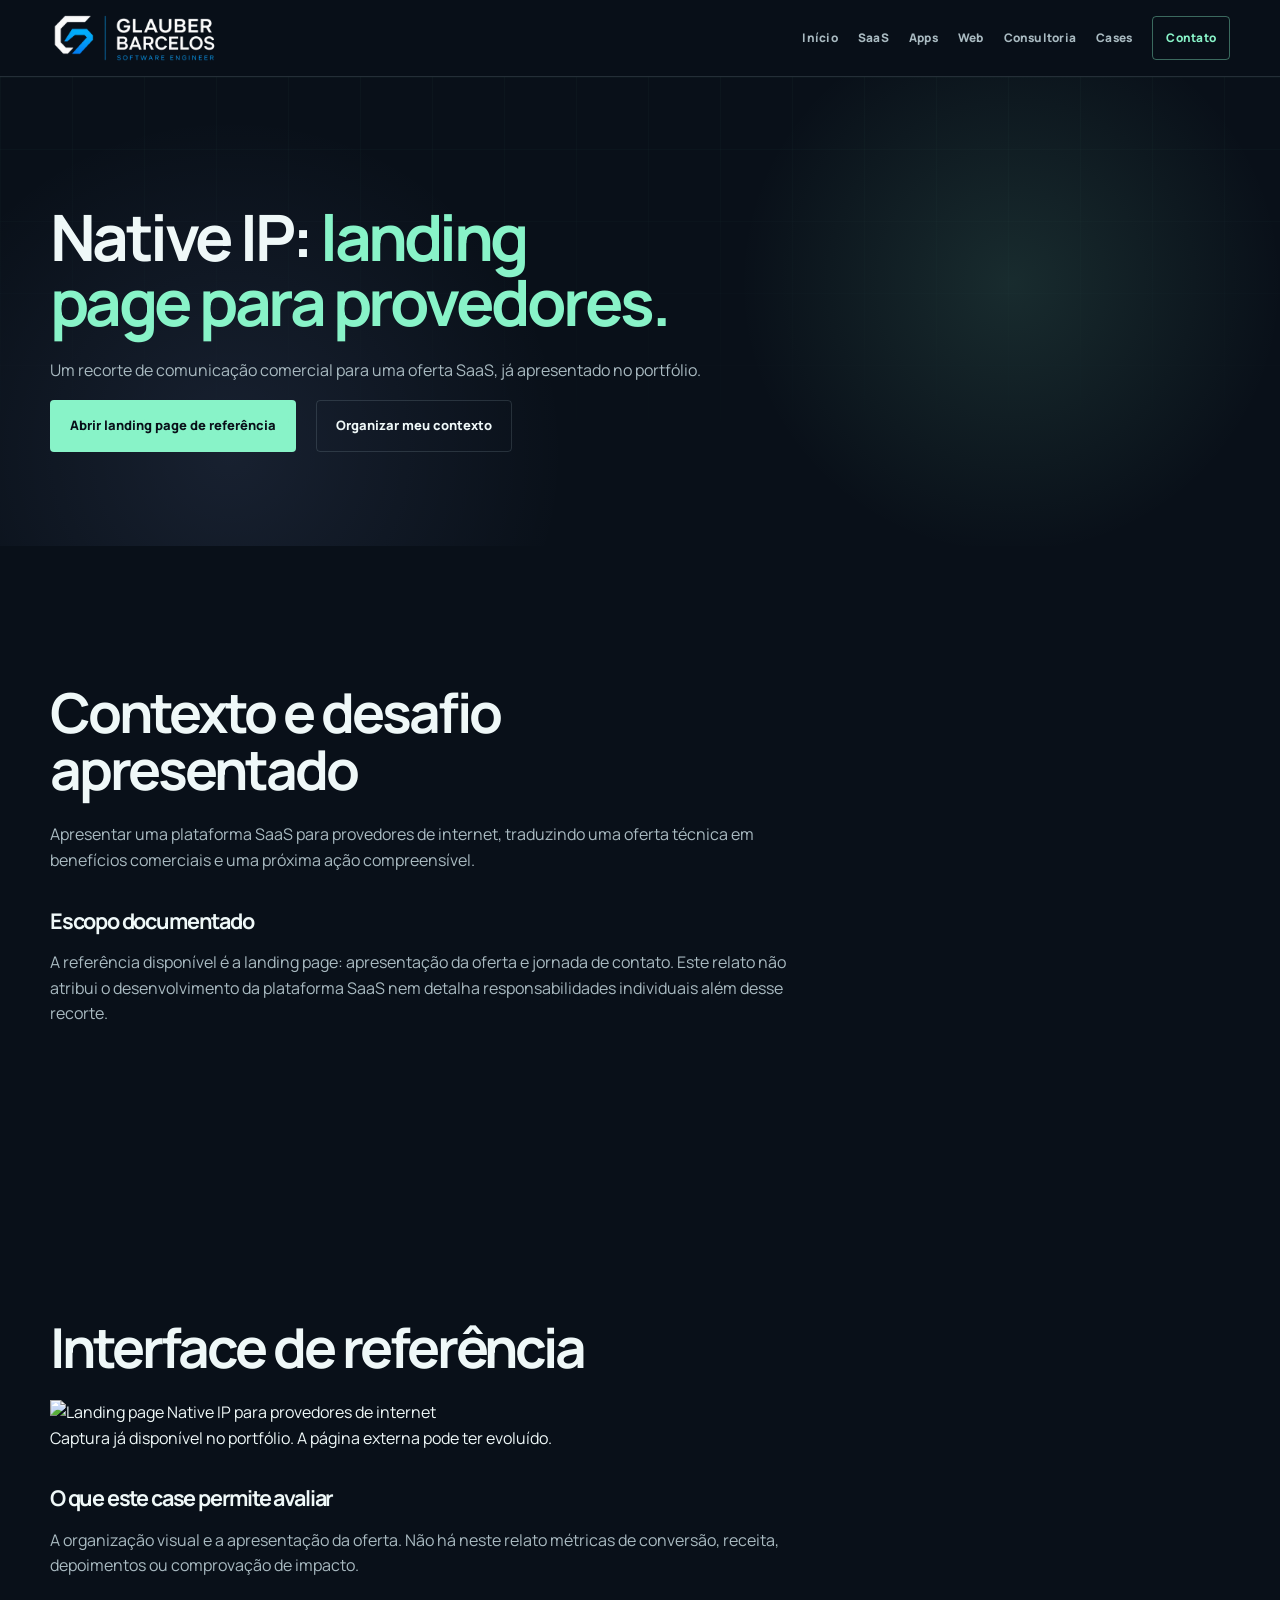
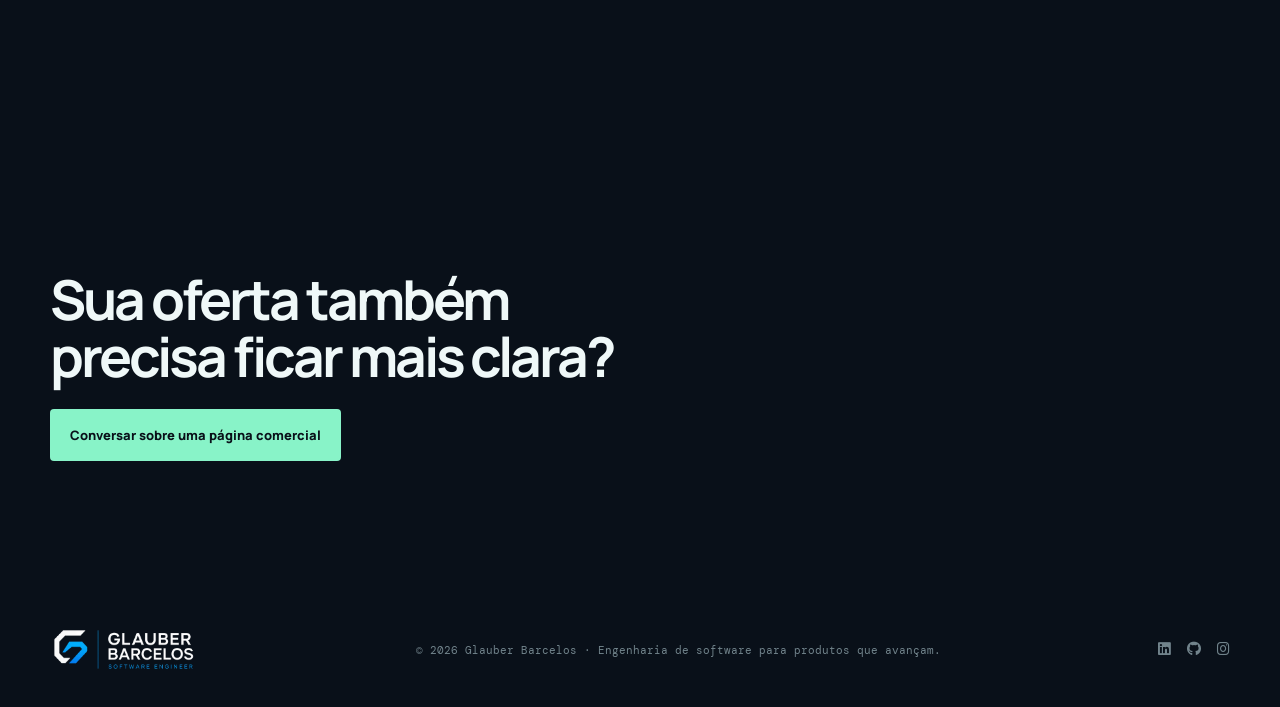
==== case-native-ip.html @ 52652bd5 "Melhora conversao B2B e jornada comercial" ====
<!DOCTYPE html>
<html lang="pt-BR">
<head>
    <meta charset="UTF-8">
    <meta name="viewport" content="width=device-width, initial-scale=1.0">
    <meta name="color-scheme" content="dark">
    <title>Case Native IP: landing page para provedores | Glauber Barcelos</title>
    <meta name="description" content="Contexto, escopo e interface da landing page Native IP para provedores de internet. Referência de comunicação comercial de uma oferta SaaS.">
    <meta name="author" content="Glauber Barcelos">
    <meta name="robots" content="index, follow, max-image-preview:large">
    <meta name="theme-color" content="#091019">
    <link rel="canonical" href="https://glauberbarcelos.com.br/case-native-ip.html">
    <meta property="og:site_name" content="Glauber Barcelos">
    <meta property="og:title" content="Case Native IP: landing page para provedores | Glauber Barcelos">
    <meta property="og:description" content="Contexto, escopo e interface da landing page Native IP para provedores de internet. Referência de comunicação comercial de uma oferta SaaS.">
    <meta property="og:type" content="website">
    <meta property="og:url" content="https://glauberbarcelos.com.br/case-native-ip.html">
    <meta property="og:image" content="https://glauberbarcelos.com.br/img/social/glauber-social-1200x630.png">
    <meta property="og:image:type" content="image/png">
    <meta property="og:image:width" content="1200">
    <meta property="og:image:height" content="630">
    <meta property="og:locale" content="pt_BR">
    <meta name="twitter:card" content="summary_large_image">
    <meta name="twitter:title" content="Case Native IP: landing page para provedores | Glauber Barcelos">
    <meta name="twitter:description" content="Contexto, escopo e interface da landing page Native IP para provedores de internet. Referência de comunicação comercial de uma oferta SaaS.">
    <meta name="twitter:image" content="https://glauberbarcelos.com.br/img/social/glauber-social-1200x630.png">
    <script type="application/ld+json">{"@context": "https://schema.org", "@graph": [{"@type": "WebPage", "@id": "https://glauberbarcelos.com.br/case-native-ip.html#main", "url": "https://glauberbarcelos.com.br/case-native-ip.html", "name": "Case Native IP: landing page para provedores | Glauber Barcelos", "description": "Contexto, escopo e interface da landing page Native IP para provedores de internet. Referência de comunicação comercial de uma oferta SaaS.", "inLanguage": "pt-BR", "about": {"@type": "CreativeWork", "name": "Landing page Native IP"}}, {"@type": "BreadcrumbList", "itemListElement": [{"@type": "ListItem", "position": 1, "name": "Início", "item": "https://glauberbarcelos.com.br/"}, {"@type": "ListItem", "position": 2, "name": "Case Native IP: landing page para provedores", "item": "https://glauberbarcelos.com.br/case-native-ip.html"}]}]}</script>
    <link rel="icon" type="image/x-icon" href="favicon.ico">
    <link rel="preconnect" href="https://fonts.googleapis.com" crossorigin>
    <link rel="preconnect" href="https://fonts.gstatic.com" crossorigin>
    <link href="https://fonts.googleapis.com/css2?family=DM+Mono:wght@400;500&family=Manrope:wght@400;500;600;700;800&display=swap" rel="stylesheet">
    <link rel="stylesheet" href="https://cdnjs.cloudflare.com/ajax/libs/font-awesome/6.0.0/css/all.min.css">
    <style>
        :root { --ink:#091019; --soft:#0e1722; --surface:#111d2a; --line:rgba(206,230,238,.14); --text:#eff8f8; --muted:#a9bac1; --dim:#71838b; --mint:#88f3c8; --blue:#9ab5ff; --violet:#c2a2ff; --shell:min(1180px, calc(100% - 64px)); --mono:'DM Mono',ui-monospace,monospace; --sans:'Manrope',system-ui,sans-serif; --ease:cubic-bezier(.22,1,.36,1); }
        * { box-sizing:border-box; } html { color-scheme:dark; scroll-behavior:smooth; } body { margin:0; color:var(--text); background:var(--ink); font-family:var(--sans); line-height:1.6; -webkit-font-smoothing:antialiased; -webkit-tap-highlight-color:transparent; touch-action:manipulation; } a { color:inherit; text-decoration:none; } button { font:inherit; } .shell { width:var(--shell); margin-inline:auto; } .skip-link { position:fixed; top:12px; left:50%; z-index:30; padding:10px 14px; color:var(--ink); background:var(--mint); border-radius:4px; font-size:.78rem; font-weight:800; transform:translate(-50%,-170%); transition:transform .2s var(--ease); } .skip-link:focus { transform:translate(-50%,0); } :focus-visible { outline:2px solid var(--mint); outline-offset:4px; } section[id] { scroll-margin-top:100px; }
        .service-nav { position:sticky; top:0; z-index:10; border-bottom:1px solid var(--line); background:rgba(9,16,25,.9); backdrop-filter:blur(18px); } .nav-inner { min-height:76px; display:flex; align-items:center; justify-content:space-between; gap:24px; } .brand { display:inline-flex; align-items:center; } .brand img { display:block; width:170px; height:auto; } .nav-links { display:flex; align-items:center; gap:26px; } .nav-links a { color:var(--muted); font-size:.74rem; font-weight:800; letter-spacing:.02em; transition:color .2s ease; } .nav-links a:hover { color:var(--mint); } .nav-links .nav-cta { padding:9px 13px; border:1px solid rgba(136,243,200,.4); color:var(--mint); border-radius:4px; }
        .hero { position:relative; overflow:hidden; padding:clamp(74px,10vw,132px) 0 94px; background:radial-gradient(circle at 79% 44%,rgba(136,243,200,.12),transparent 26%),radial-gradient(circle at 18% 80%,rgba(154,181,255,.1),transparent 30%),var(--ink); } .hero::before { content:''; position:absolute; inset:0; opacity:.15; background-image:linear-gradient(rgba(136,243,200,.18) 1px,transparent 1px),linear-gradient(90deg,rgba(136,243,200,.18) 1px,transparent 1px); background-size:72px 72px; mask-image:linear-gradient(to bottom,black,transparent 86%); } .hero-layout { position:relative; display:grid; grid-template-columns:minmax(0,1fr) minmax(370px,.78fr); align-items:center; gap:clamp(42px,8vw,108px); } .eyebrow { display:flex; align-items:center; gap:10px; margin:0 0 24px; color:var(--mint); font:500 .67rem/1.4 var(--mono); letter-spacing:.14em; } .eyebrow::before { content:''; width:7px; height:7px; border-radius:50%; background:var(--mint); box-shadow:0 0 0 5px rgba(136,243,200,.12); } h1,h2,h3,p { margin-top:0; } h1,h2,h3 { text-wrap:balance; letter-spacing:-.055em; } h1 { max-width:690px; margin-bottom:24px; font-size:clamp(2.65rem,5vw,5rem); line-height:1.01; } h1 em { color:var(--mint); font-style:normal; } .hero-copy > p:not(.eyebrow) { max-width:610px; margin-bottom:31px; color:var(--muted); font-size:clamp(1rem,1.5vw,1.15rem); } .actions { display:flex; align-items:center; flex-wrap:wrap; gap:20px; } .button { display:inline-flex; align-items:center; justify-content:center; gap:10px; min-height:52px; padding:13px 19px; border:1px solid transparent; border-radius:4px; font-size:.81rem; font-weight:800; transition:transform .22s var(--ease),background-color .22s ease,border-color .22s ease,color .22s ease; } .button:hover { transform:translateY(-2px); } .button-primary { color:var(--ink); background:var(--mint); } .button-primary:hover { background:#b4fce2; } .button-secondary { border-color:var(--line); color:var(--text); } .button-secondary:hover { border-color:var(--mint); color:var(--mint); }
        .console { position:relative; overflow:hidden; border:1px solid rgba(206,230,238,.22); border-radius:10px; background:rgba(17,29,42,.88); box-shadow:0 34px 78px rgba(0,0,0,.34),0 0 80px rgba(136,243,200,.07); transform:perspective(1400px) rotateY(-4deg); } .console-top { display:flex; align-items:center; justify-content:space-between; padding:14px 17px; border-bottom:1px solid var(--line); color:var(--dim); font:400 .62rem/1 var(--mono); } .dots { display:flex; gap:5px; } .dots i { width:7px; height:7px; border-radius:50%; background:#63727c; } .dots i:first-child { background:#ff8c60; }.dots i:nth-child(2) { background:#f4cc65; }.dots i:last-child { background:var(--mint); } .console-body { padding:25px; } .console-title { display:flex; align-items:center; justify-content:space-between; gap:12px; margin-bottom:28px; color:var(--text); font-size:1.08rem; font-weight:800; } .console-title span { color:var(--mint); font:500 .62rem/1 var(--mono); letter-spacing:.08em; } .build-row { display:grid; grid-template-columns:28px 1fr auto; align-items:center; gap:11px; padding:13px 0; border-top:1px solid var(--line); } .build-row > i { display:grid; place-items:center; width:26px; height:26px; border-radius:6px; color:var(--ink); background:var(--mint); font-size:.66rem; } .build-row:nth-of-type(3) > i { background:var(--blue); }.build-row:nth-of-type(4) > i { background:var(--violet); }.build-row strong { display:block; font-size:.8rem; }.build-row small { display:block; margin-top:2px; color:var(--dim); font:.59rem/1.4 var(--mono); }.build-row > span { color:var(--mint); font:500 .58rem/1 var(--mono); } .console-footer { display:flex; align-items:center; gap:9px; padding:15px 25px; border-top:1px solid var(--line); color:var(--muted); font:.66rem/1.4 var(--mono); background:rgba(4,10,16,.27); } .console-footer i { color:var(--mint); }
        .section { padding:clamp(78px,11vw,138px) 0; } .section--soft { border-block:1px solid var(--line); background:var(--soft); } .section-head { display:grid; grid-template-columns:minmax(0,1fr) minmax(260px,.52fr); gap:40px; align-items:end; margin-bottom:48px; } .index { margin-bottom:17px; color:var(--mint); font:500 .69rem/1 var(--mono); }.index span { color:var(--dim); } h2 { max-width:720px; margin-bottom:0; font-size:clamp(2.25rem,4.3vw,4.15rem); line-height:1.04; }.section-head > p { max-width:430px; margin:0; color:var(--muted); font-size:.95rem; } .grid { display:grid; grid-template-columns:repeat(4,minmax(0,1fr)); border-top:1px solid var(--line); border-left:1px solid var(--line); } .card { min-height:242px; padding:25px; border-right:1px solid var(--line); border-bottom:1px solid var(--line); background:rgba(17,29,42,.38); transition:background-color .22s ease; }.card:hover { background:rgba(136,243,200,.06); }.card > i { display:grid; place-items:center; width:38px; height:38px; margin-bottom:42px; border:1px solid var(--line); border-radius:7px; color:var(--mint); font-size:.85rem; }.card h3 { margin-bottom:10px; font-size:1rem; }.card p { margin:0; color:var(--muted); font-size:.82rem; line-height:1.65; }
        .focus-grid { display:grid; grid-template-columns:repeat(3,minmax(0,1fr)); gap:16px; }.focus-card { padding:28px; border:1px solid var(--line); background:linear-gradient(145deg,rgba(136,243,200,.07),transparent 40%),var(--surface); }.focus-number { display:block; margin-bottom:43px; color:var(--mint); font:500 .65rem/1 var(--mono); }.focus-card h3 { margin-bottom:12px; font-size:1.22rem; }.focus-card p { margin:0; color:var(--muted); font-size:.86rem; }
        .process { display:grid; grid-template-columns:1.1fr .9fr; gap:clamp(38px,8vw,100px); align-items:start; }.process-copy p { max-width:580px; margin-top:22px; color:var(--muted); }.steps { display:grid; border-top:1px solid var(--line); }.step { display:grid; grid-template-columns:48px 1fr; gap:18px; padding:19px 0; border-bottom:1px solid var(--line); }.step > span { color:var(--mint); font:500 .67rem/1.6 var(--mono); }.step strong { display:block; margin-bottom:4px; font-size:.94rem; }.step p { margin:0; color:var(--muted); font-size:.81rem; }
        .cta { position:relative; overflow:hidden; padding:clamp(40px,7vw,76px); border:1px solid rgba(136,243,200,.28); background:linear-gradient(115deg,rgba(136,243,200,.13),rgba(154,181,255,.08) 54%,transparent); }.cta::after { content:'//'; position:absolute; right:5%; bottom:-44px; color:rgba(136,243,200,.09); font:800 12rem/1 var(--mono); letter-spacing:-.2em; }.cta > * { position:relative; z-index:1; }.cta h2 { max-width:760px; margin-bottom:17px; }.cta p { max-width:610px; margin-bottom:28px; color:var(--muted); }.footer { padding:28px 0 35px; color:var(--dim); font:.67rem/1.5 var(--mono); }.footer-inner { display:flex; justify-content:space-between; gap:22px; }.footer a { color:var(--muted); }.footer a:hover { color:var(--mint); }
        @media (max-width:900px) { .hero-layout,.section-head,.process { grid-template-columns:1fr; }.hero-layout { gap:52px; }.console { max-width:620px; transform:none; }.section-head { gap:21px; }.grid { grid-template-columns:repeat(2,minmax(0,1fr)); }.focus-grid { grid-template-columns:1fr; }.process { gap:44px; } }
        @media (max-width:640px) { :root { --shell:min(100% - 40px,1180px); }.nav-inner { min-height:68px; }.brand img { width:142px; }.nav-links { gap:14px; }.nav-links a:not(.nav-cta) { display:none; }.nav-links .nav-cta { padding:8px 10px; font-size:.68rem; }.hero { padding-top:68px; }.eyebrow { font-size:.6rem; }.actions { align-items:stretch; flex-direction:column; }.button { width:100%; }.console-body { padding:20px; }.build-row { grid-template-columns:27px 1fr; }.build-row > span { display:none; }.section { padding:76px 0; }.grid { grid-template-columns:1fr; }.card { min-height:0; padding:24px; }.card > i { margin-bottom:28px; }.focus-card { padding:24px; }.focus-number { margin-bottom:30px; }.footer-inner { flex-direction:column; }.cta { padding:34px 25px; } }
        @media (prefers-reduced-motion:reduce) { *,*::before,*::after { scroll-behavior:auto !important; animation-duration:.01ms !important; animation-iteration-count:1 !important; transition-duration:.01ms !important; } }

        .hero > .shell > p { max-width:780px; color:var(--muted); }
        /* Commercial additions: native disclosure controls and usable mobile navigation. */
        [hidden] { display:none !important; }
        .commercial h2 { margin-bottom:24px; } .commercial p,.commercial li { max-width:780px; color:var(--muted); }
        .commercial h3 { font-size:1.35rem; margin:30px 0 12px; }
        .commercial .actions { margin-top:26px; } .commercial a:not(.button) { color:var(--mint); text-decoration:underline; text-underline-offset:4px; }
        .faq { max-width:850px; } details { border-bottom:1px solid var(--line); padding:18px 0; } summary { cursor:pointer; font-weight:700; min-height:44px; padding:10px 0; } details p { margin:12px 0; }
        .commercial img { max-width:100%; height:auto; } .commercial figure { margin:24px 0; }
        .service-nav .nav-links { flex-wrap:wrap; gap:12px 20px; } .service-nav a { min-height:44px; display:inline-flex; align-items:center; }
        @media(max-width:640px) { .service-nav .nav-inner { flex-wrap:wrap; gap:8px; padding-block:10px; } .service-nav .nav-links { width:100%; gap:6px 16px; } .service-nav .nav-links a:not(.nav-cta) { display:inline-flex; } .service-nav { position:relative; } }
    </style>
    <style>
        .footer-inner { align-items:center; }
        .footer-brand { display:inline-flex; align-items:center; flex:0 0 auto; }
        .footer-brand img { display:block; width:148px; height:auto; }
        .footer-social { display:flex; align-items:center; gap:16px; }
        .footer-social a { color:var(--dim); font-size:.9rem; transition:color .2s ease, transform .2s var(--ease); }
        .footer-social a:hover { color:var(--mint); transform:translateY(-2px); }
        @media (max-width:640px) { .footer-inner { align-items:flex-start; } .footer-brand img { width:142px; } .footer-social { order:2; } }
    </style>
</head>
<body>
    <a class="skip-link" href="#conteudo">Pular para o conteúdo</a>
    <nav class="service-nav" aria-label="Navegação da página">
        <div class="shell nav-inner">
            <a class="brand" href="index.html" aria-label="Glauber Barcelos — início"><picture><source srcset="img/logo_glauber.webp" type="image/webp"><img src="img/logo_glauber.png" alt="Glauber Barcelos — Software Engineer" width="908" height="275"></picture></a>
            <div class="nav-links"><a data-i18n="nav_home" href="index.html" class="" data-cta >Início</a><a data-i18n="nav_saas" href="desenvolvimento-saas.html" class="" data-cta >SaaS</a><a data-i18n="nav_app" href="desenvolvimento-mobile-desktop.html" class="" data-cta >Apps</a><a data-i18n="nav_web" href="desenvolvimento-web.html" class="" data-cta >Web</a><a data-i18n="nav_consulting" href="dev-as-a-service.html" class="" data-cta >Consultoria</a><a data-i18n="nav_cases" href="index.html#cases" class="" data-cta >Cases</a><a data-i18n="nav_contact" href="#contato" class="nav-cta" data-cta >Contato</a></div>
        </div>
    </nav>
    <main id="conteudo" tabindex="-1">
<section class="hero"><div class="shell"><h1 data-i18n="native_h1" >Native IP: <em>landing page para provedores.</em></h1><p data-i18n="native_intro" >Um recorte de comunicação comercial para uma oferta SaaS, já apresentado no portfólio.</p><div class="actions"><a data-i18n="native_original" href="https://nativeip.com.br/lp/provedor-internet/" class="button button-primary" data-cta target="_blank" rel="noopener noreferrer">Abrir landing page de referência</a><a data-i18n="commercial_diagnostic" href="index.html#diagnostico" class="button button-secondary" data-cta >Organizar meu contexto</a></div></div></section><section class="section commercial"><div class="shell"><h2 data-i18n="native_context" >Contexto e desafio apresentado</h2><p data-i18n="native_context_p" >Apresentar uma plataforma SaaS para provedores de internet, traduzindo uma oferta técnica em benefícios comerciais e uma próxima ação compreensível.</p><h3 data-i18n="native_scope" >Escopo documentado</h3><p data-i18n="native_scope_p" >A referência disponível é a landing page: apresentação da oferta e jornada de contato. Este relato não atribui o desenvolvimento da plataforma SaaS nem detalha responsabilidades individuais além desse recorte.</p></div></section>
<section class="section commercial"><div class="shell"><h2 data-i18n="native_evidence" >Interface de referência</h2><figure><img src="img/apps/lps/nativeip.webp" alt="Landing page Native IP para provedores de internet" width="352" height="664" loading="lazy" decoding="async"><figcaption data-i18n="native_caption" >Captura já disponível no portfólio. A página externa pode ter evoluído.</figcaption></figure><h3 data-i18n="native_results" >O que este case permite avaliar</h3><p data-i18n="native_results_p" >A organização visual e a apresentação da oferta. Não há neste relato métricas de conversão, receita, depoimentos ou comprovação de impacto.</p></div></section>
<section class="section commercial" id="contato"><div class="shell"><h2 data-i18n="native_next" >Sua oferta também precisa ficar mais clara?</h2><a data-i18n="native_cta" href="https://wa.me/5551980120387?text=Ol%C3%A1%20Glauber%2C%20quero%20conversar%20sobre%20uma%20landing%20page%20comercial." class="button button-primary" data-cta target="_blank" rel="noopener noreferrer">Conversar sobre uma página comercial</a></div></section>
</main>
    <footer class="footer"><div class="shell footer-inner"><a class="footer-brand" href="index.html" aria-label="Glauber Barcelos — início"><picture><source srcset="img/logo_glauber.webp" type="image/webp"><img src="img/logo_glauber.png" alt="Glauber Barcelos — Software Engineer" width="908" height="275"></picture></a><span>© 2026 Glauber Barcelos · Engenharia de software para produtos que avançam.</span><div class="footer-social"><a href="https://www.linkedin.com/in/glauber-gomes-barcelos/" target="_blank" rel="noopener noreferrer" aria-label="LinkedIn"><i class="fab fa-linkedin" aria-hidden="true"></i></a><a href="https://github.com/ggbarcelos" target="_blank" rel="noopener noreferrer" aria-label="GitHub"><i class="fab fa-github" aria-hidden="true"></i></a><a href="https://www.instagram.com/glauberbarcelos.dev/" target="_blank" rel="noopener noreferrer" aria-label="Instagram"><i class="fab fa-instagram" aria-hidden="true"></i></a></div></div></footer>
<script src="js/i18n.js?v=b2b"></script>
<script src="js/analytics-config.js"></script>
<script src="js/analytics.js"></script>
</body>
</html>
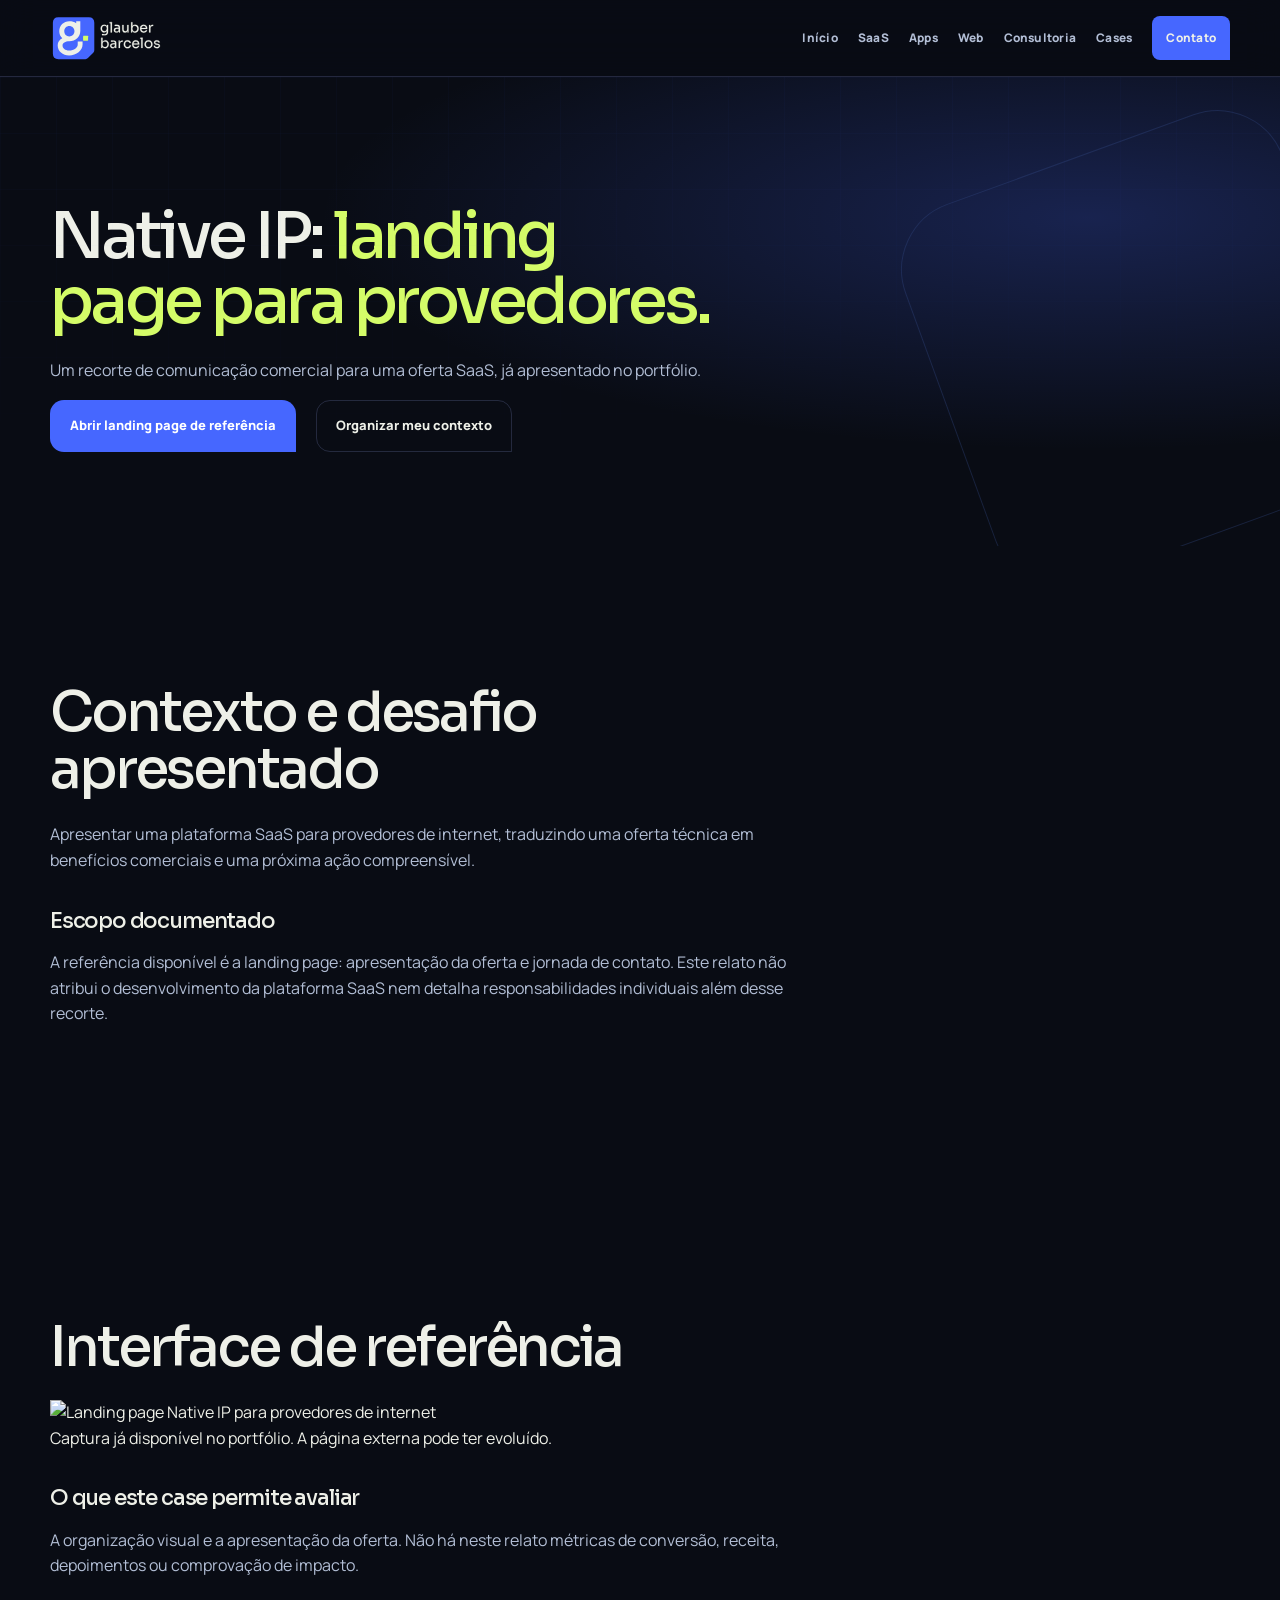
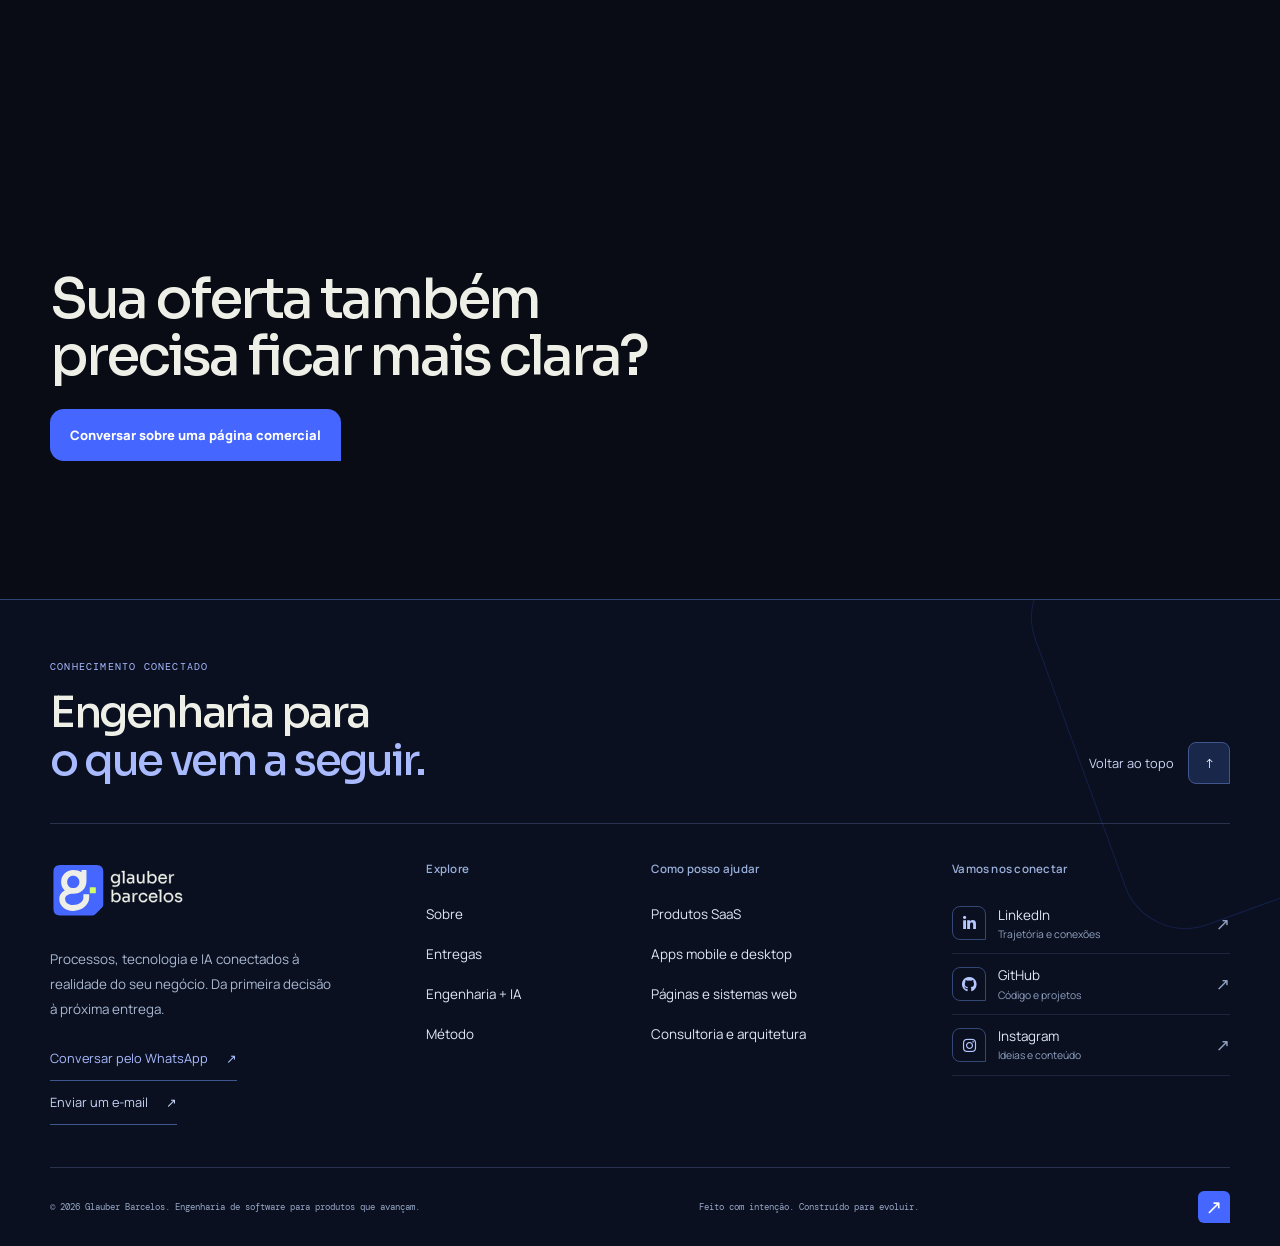
==== commit 168fb104: "Atualiza identidade Portal, layout e banners de compartilhamento" ====
--- a/case-native-ip.html
+++ b/case-native-ip.html
@@ -15,17 +15,17 @@
     <meta property="og:description" content="Contexto, escopo e interface da landing page Native IP para provedores de internet. Referência de comunicação comercial de uma oferta SaaS.">
     <meta property="og:type" content="website">
     <meta property="og:url" content="https://glauberbarcelos.com.br/case-native-ip.html">
-    <meta property="og:image" content="https://glauberbarcelos.com.br/img/social/glauber-social-1200x630.png">
-    <meta property="og:image:type" content="image/png">
+    <meta property="og:image" content="https://glauberbarcelos.com.br/img/social/glauber-portal-compartilhamento-2026-10-02-1200x627.jpg"><meta property="og:image:secure_url" content="https://glauberbarcelos.com.br/img/social/glauber-portal-compartilhamento-2026-10-02-1200x627.jpg"><meta property="og:image:alt" content="Marca Glauber Barcelos e portais tridimensionais azuis conectados. IA acelera. Contexto dá direção.">
+    <meta property="og:image:type" content="image/jpeg">
     <meta property="og:image:width" content="1200">
-    <meta property="og:image:height" content="630">
+    <meta property="og:image:height" content="627">
     <meta property="og:locale" content="pt_BR">
     <meta name="twitter:card" content="summary_large_image">
     <meta name="twitter:title" content="Case Native IP: landing page para provedores | Glauber Barcelos">
     <meta name="twitter:description" content="Contexto, escopo e interface da landing page Native IP para provedores de internet. Referência de comunicação comercial de uma oferta SaaS.">
-    <meta name="twitter:image" content="https://glauberbarcelos.com.br/img/social/glauber-social-1200x630.png">
+    <meta name="twitter:image" content="https://glauberbarcelos.com.br/img/social/glauber-portal-compartilhamento-2026-10-02-1200x627.jpg"><meta name="twitter:image:alt" content="Marca Glauber Barcelos e portais tridimensionais azuis conectados. IA acelera. Contexto dá direção.">
     <script type="application/ld+json">{"@context": "https://schema.org", "@graph": [{"@type": "WebPage", "@id": "https://glauberbarcelos.com.br/case-native-ip.html#main", "url": "https://glauberbarcelos.com.br/case-native-ip.html", "name": "Case Native IP: landing page para provedores | Glauber Barcelos", "description": "Contexto, escopo e interface da landing page Native IP para provedores de internet. Referência de comunicação comercial de uma oferta SaaS.", "inLanguage": "pt-BR", "about": {"@type": "CreativeWork", "name": "Landing page Native IP"}}, {"@type": "BreadcrumbList", "itemListElement": [{"@type": "ListItem", "position": 1, "name": "Início", "item": "https://glauberbarcelos.com.br/"}, {"@type": "ListItem", "position": 2, "name": "Case Native IP: landing page para provedores", "item": "https://glauberbarcelos.com.br/case-native-ip.html"}]}]}</script>
-    <link rel="icon" type="image/x-icon" href="favicon.ico">
+
     <link rel="preconnect" href="https://fonts.googleapis.com" crossorigin>
     <link rel="preconnect" href="https://fonts.gstatic.com" crossorigin>
     <link href="https://fonts.googleapis.com/css2?family=DM+Mono:wght@400;500&family=Manrope:wght@400;500;600;700;800&display=swap" rel="stylesheet">
@@ -33,7 +33,7 @@
     <style>
         :root { --ink:#091019; --soft:#0e1722; --surface:#111d2a; --line:rgba(206,230,238,.14); --text:#eff8f8; --muted:#a9bac1; --dim:#71838b; --mint:#88f3c8; --blue:#9ab5ff; --violet:#c2a2ff; --shell:min(1180px, calc(100% - 64px)); --mono:'DM Mono',ui-monospace,monospace; --sans:'Manrope',system-ui,sans-serif; --ease:cubic-bezier(.22,1,.36,1); }
         * { box-sizing:border-box; } html { color-scheme:dark; scroll-behavior:smooth; } body { margin:0; color:var(--text); background:var(--ink); font-family:var(--sans); line-height:1.6; -webkit-font-smoothing:antialiased; -webkit-tap-highlight-color:transparent; touch-action:manipulation; } a { color:inherit; text-decoration:none; } button { font:inherit; } .shell { width:var(--shell); margin-inline:auto; } .skip-link { position:fixed; top:12px; left:50%; z-index:30; padding:10px 14px; color:var(--ink); background:var(--mint); border-radius:4px; font-size:.78rem; font-weight:800; transform:translate(-50%,-170%); transition:transform .2s var(--ease); } .skip-link:focus { transform:translate(-50%,0); } :focus-visible { outline:2px solid var(--mint); outline-offset:4px; } section[id] { scroll-margin-top:100px; }
-        .service-nav { position:sticky; top:0; z-index:10; border-bottom:1px solid var(--line); background:rgba(9,16,25,.9); backdrop-filter:blur(18px); } .nav-inner { min-height:76px; display:flex; align-items:center; justify-content:space-between; gap:24px; } .brand { display:inline-flex; align-items:center; } .brand img { display:block; width:170px; height:auto; } .nav-links { display:flex; align-items:center; gap:26px; } .nav-links a { color:var(--muted); font-size:.74rem; font-weight:800; letter-spacing:.02em; transition:color .2s ease; } .nav-links a:hover { color:var(--mint); } .nav-links .nav-cta { padding:9px 13px; border:1px solid rgba(136,243,200,.4); color:var(--mint); border-radius:4px; }
+        .service-nav { position:sticky; top:0; z-index:10; border-bottom:1px solid var(--line); background:rgba(9,16,25,.9); backdrop-filter:blur(18px); } .nav-inner { min-height:76px; display:flex; align-items:center; justify-content:space-between; gap:24px; } .brand { display:inline-flex; align-items:center; } .brand img { display:block; width:148px; height:auto; } .nav-links { display:flex; align-items:center; gap:26px; } .nav-links a { color:var(--muted); font-size:.74rem; font-weight:800; letter-spacing:.02em; transition:color .2s ease; } .nav-links a:hover { color:var(--mint); } .nav-links .nav-cta { padding:9px 13px; border:1px solid rgba(136,243,200,.4); color:var(--mint); border-radius:4px; }
         .hero { position:relative; overflow:hidden; padding:clamp(74px,10vw,132px) 0 94px; background:radial-gradient(circle at 79% 44%,rgba(136,243,200,.12),transparent 26%),radial-gradient(circle at 18% 80%,rgba(154,181,255,.1),transparent 30%),var(--ink); } .hero::before { content:''; position:absolute; inset:0; opacity:.15; background-image:linear-gradient(rgba(136,243,200,.18) 1px,transparent 1px),linear-gradient(90deg,rgba(136,243,200,.18) 1px,transparent 1px); background-size:72px 72px; mask-image:linear-gradient(to bottom,black,transparent 86%); } .hero-layout { position:relative; display:grid; grid-template-columns:minmax(0,1fr) minmax(370px,.78fr); align-items:center; gap:clamp(42px,8vw,108px); } .eyebrow { display:flex; align-items:center; gap:10px; margin:0 0 24px; color:var(--mint); font:500 .67rem/1.4 var(--mono); letter-spacing:.14em; } .eyebrow::before { content:''; width:7px; height:7px; border-radius:50%; background:var(--mint); box-shadow:0 0 0 5px rgba(136,243,200,.12); } h1,h2,h3,p { margin-top:0; } h1,h2,h3 { text-wrap:balance; letter-spacing:-.055em; } h1 { max-width:690px; margin-bottom:24px; font-size:clamp(2.65rem,5vw,5rem); line-height:1.01; } h1 em { color:var(--mint); font-style:normal; } .hero-copy > p:not(.eyebrow) { max-width:610px; margin-bottom:31px; color:var(--muted); font-size:clamp(1rem,1.5vw,1.15rem); } .actions { display:flex; align-items:center; flex-wrap:wrap; gap:20px; } .button { display:inline-flex; align-items:center; justify-content:center; gap:10px; min-height:52px; padding:13px 19px; border:1px solid transparent; border-radius:4px; font-size:.81rem; font-weight:800; transition:transform .22s var(--ease),background-color .22s ease,border-color .22s ease,color .22s ease; } .button:hover { transform:translateY(-2px); } .button-primary { color:var(--ink); background:var(--mint); } .button-primary:hover { background:#b4fce2; } .button-secondary { border-color:var(--line); color:var(--text); } .button-secondary:hover { border-color:var(--mint); color:var(--mint); }
         .console { position:relative; overflow:hidden; border:1px solid rgba(206,230,238,.22); border-radius:10px; background:rgba(17,29,42,.88); box-shadow:0 34px 78px rgba(0,0,0,.34),0 0 80px rgba(136,243,200,.07); transform:perspective(1400px) rotateY(-4deg); } .console-top { display:flex; align-items:center; justify-content:space-between; padding:14px 17px; border-bottom:1px solid var(--line); color:var(--dim); font:400 .62rem/1 var(--mono); } .dots { display:flex; gap:5px; } .dots i { width:7px; height:7px; border-radius:50%; background:#63727c; } .dots i:first-child { background:#ff8c60; }.dots i:nth-child(2) { background:#f4cc65; }.dots i:last-child { background:var(--mint); } .console-body { padding:25px; } .console-title { display:flex; align-items:center; justify-content:space-between; gap:12px; margin-bottom:28px; color:var(--text); font-size:1.08rem; font-weight:800; } .console-title span { color:var(--mint); font:500 .62rem/1 var(--mono); letter-spacing:.08em; } .build-row { display:grid; grid-template-columns:28px 1fr auto; align-items:center; gap:11px; padding:13px 0; border-top:1px solid var(--line); } .build-row > i { display:grid; place-items:center; width:26px; height:26px; border-radius:6px; color:var(--ink); background:var(--mint); font-size:.66rem; } .build-row:nth-of-type(3) > i { background:var(--blue); }.build-row:nth-of-type(4) > i { background:var(--violet); }.build-row strong { display:block; font-size:.8rem; }.build-row small { display:block; margin-top:2px; color:var(--dim); font:.59rem/1.4 var(--mono); }.build-row > span { color:var(--mint); font:500 .58rem/1 var(--mono); } .console-footer { display:flex; align-items:center; gap:9px; padding:15px 25px; border-top:1px solid var(--line); color:var(--muted); font:.66rem/1.4 var(--mono); background:rgba(4,10,16,.27); } .console-footer i { color:var(--mint); }
         .section { padding:clamp(78px,11vw,138px) 0; } .section--soft { border-block:1px solid var(--line); background:var(--soft); } .section-head { display:grid; grid-template-columns:minmax(0,1fr) minmax(260px,.52fr); gap:40px; align-items:end; margin-bottom:48px; } .index { margin-bottom:17px; color:var(--mint); font:500 .69rem/1 var(--mono); }.index span { color:var(--dim); } h2 { max-width:720px; margin-bottom:0; font-size:clamp(2.25rem,4.3vw,4.15rem); line-height:1.04; }.section-head > p { max-width:430px; margin:0; color:var(--muted); font-size:.95rem; } .grid { display:grid; grid-template-columns:repeat(4,minmax(0,1fr)); border-top:1px solid var(--line); border-left:1px solid var(--line); } .card { min-height:242px; padding:25px; border-right:1px solid var(--line); border-bottom:1px solid var(--line); background:rgba(17,29,42,.38); transition:background-color .22s ease; }.card:hover { background:rgba(136,243,200,.06); }.card > i { display:grid; place-items:center; width:38px; height:38px; margin-bottom:42px; border:1px solid var(--line); border-radius:7px; color:var(--mint); font-size:.85rem; }.card h3 { margin-bottom:10px; font-size:1rem; }.card p { margin:0; color:var(--muted); font-size:.82rem; line-height:1.65; }
@@ -41,7 +41,7 @@
         .process { display:grid; grid-template-columns:1.1fr .9fr; gap:clamp(38px,8vw,100px); align-items:start; }.process-copy p { max-width:580px; margin-top:22px; color:var(--muted); }.steps { display:grid; border-top:1px solid var(--line); }.step { display:grid; grid-template-columns:48px 1fr; gap:18px; padding:19px 0; border-bottom:1px solid var(--line); }.step > span { color:var(--mint); font:500 .67rem/1.6 var(--mono); }.step strong { display:block; margin-bottom:4px; font-size:.94rem; }.step p { margin:0; color:var(--muted); font-size:.81rem; }
         .cta { position:relative; overflow:hidden; padding:clamp(40px,7vw,76px); border:1px solid rgba(136,243,200,.28); background:linear-gradient(115deg,rgba(136,243,200,.13),rgba(154,181,255,.08) 54%,transparent); }.cta::after { content:'//'; position:absolute; right:5%; bottom:-44px; color:rgba(136,243,200,.09); font:800 12rem/1 var(--mono); letter-spacing:-.2em; }.cta > * { position:relative; z-index:1; }.cta h2 { max-width:760px; margin-bottom:17px; }.cta p { max-width:610px; margin-bottom:28px; color:var(--muted); }.footer { padding:28px 0 35px; color:var(--dim); font:.67rem/1.5 var(--mono); }.footer-inner { display:flex; justify-content:space-between; gap:22px; }.footer a { color:var(--muted); }.footer a:hover { color:var(--mint); }
         @media (max-width:900px) { .hero-layout,.section-head,.process { grid-template-columns:1fr; }.hero-layout { gap:52px; }.console { max-width:620px; transform:none; }.section-head { gap:21px; }.grid { grid-template-columns:repeat(2,minmax(0,1fr)); }.focus-grid { grid-template-columns:1fr; }.process { gap:44px; } }
-        @media (max-width:640px) { :root { --shell:min(100% - 40px,1180px); }.nav-inner { min-height:68px; }.brand img { width:142px; }.nav-links { gap:14px; }.nav-links a:not(.nav-cta) { display:none; }.nav-links .nav-cta { padding:8px 10px; font-size:.68rem; }.hero { padding-top:68px; }.eyebrow { font-size:.6rem; }.actions { align-items:stretch; flex-direction:column; }.button { width:100%; }.console-body { padding:20px; }.build-row { grid-template-columns:27px 1fr; }.build-row > span { display:none; }.section { padding:76px 0; }.grid { grid-template-columns:1fr; }.card { min-height:0; padding:24px; }.card > i { margin-bottom:28px; }.focus-card { padding:24px; }.focus-number { margin-bottom:30px; }.footer-inner { flex-direction:column; }.cta { padding:34px 25px; } }
+        @media (max-width:640px) { :root { --shell:min(100% - 40px,1180px); }.nav-inner { min-height:68px; }.brand img { width:128px; }.nav-links { gap:14px; }.nav-links a:not(.nav-cta) { display:none; }.nav-links .nav-cta { padding:8px 10px; font-size:.68rem; }.hero { padding-top:68px; }.eyebrow { font-size:.6rem; }.actions { align-items:stretch; flex-direction:column; }.button { width:100%; }.console-body { padding:20px; }.build-row { grid-template-columns:27px 1fr; }.build-row > span { display:none; }.section { padding:76px 0; }.grid { grid-template-columns:1fr; }.card { min-height:0; padding:24px; }.card > i { margin-bottom:28px; }.focus-card { padding:24px; }.focus-number { margin-bottom:30px; }.footer-inner { flex-direction:column; }.cta { padding:34px 25px; } }
         @media (prefers-reduced-motion:reduce) { *,*::before,*::after { scroll-behavior:auto !important; animation-duration:.01ms !important; animation-iteration-count:1 !important; transition-duration:.01ms !important; } }
 
         .hero > .shell > p { max-width:780px; color:var(--muted); }
@@ -54,6 +54,20 @@
         .commercial img { max-width:100%; height:auto; } .commercial figure { margin:24px 0; }
         .service-nav .nav-links { flex-wrap:wrap; gap:12px 20px; } .service-nav a { min-height:44px; display:inline-flex; align-items:center; }
         @media(max-width:640px) { .service-nav .nav-inner { flex-wrap:wrap; gap:8px; padding-block:10px; } .service-nav .nav-links { width:100%; gap:6px 16px; } .service-nav .nav-links a:not(.nav-cta) { display:inline-flex; } .service-nav { position:relative; } }
+
+/* Shared Clarity consent controls; service pages keep their own inline styles. */
+.analytics-consent { position: fixed; z-index: 1100; bottom: 20px; left: 50%; transform: translateX(-50%); width: min(620px, calc(100% - 32px)); max-height: calc(100vh - 40px); overflow-y: auto; padding: 22px; border: 1px solid var(--line-strong, var(--line)); border-radius: 16px; background: var(--surface); color: var(--text); box-shadow: 0 12px 48px rgba(0, 0, 0, .4); }
+.analytics-consent[hidden], .analytics-consent [hidden] { display: none; }
+.analytics-consent h2 { margin: 0 0 8px; font-size: 1.1rem; }
+.analytics-consent p { margin: 0 0 12px; font-size: .875rem; }
+.analytics-consent a { color: var(--mint); font-size: .875rem; text-decoration: underline; }
+.analytics-consent .analytics-signal { margin-top: 12px; }
+.analytics-actions { display: flex; flex-wrap: wrap; gap: 12px; margin-top: 16px; }
+.analytics-actions button, .analytics-preferences { min-height: 44px; padding: 10px 16px; border: 1px solid var(--line-strong, var(--line)); border-radius: 8px; color: var(--text); background: var(--ink); font: inherit; font-size: .875rem; cursor: pointer; }
+.analytics-actions button:hover, .analytics-preferences:hover { border-color: var(--mint); }
+.analytics-actions button:disabled { opacity: .5; cursor: default; }
+.analytics-preferences { display: block; margin: 16px auto; }
+.analytics-consent a:focus-visible, .analytics-actions button:focus-visible, .analytics-preferences:focus-visible { outline: 2px solid var(--mint); outline-offset: 4px; }
     </style>
     <style>
         .footer-inner { align-items:center; }
@@ -62,14 +76,61 @@
         .footer-social { display:flex; align-items:center; gap:16px; }
         .footer-social a { color:var(--dim); font-size:.9rem; transition:color .2s ease, transform .2s var(--ease); }
         .footer-social a:hover { color:var(--mint); transform:translateY(-2px); }
-        @media (max-width:640px) { .footer-inner { align-items:flex-start; } .footer-brand img { width:142px; } .footer-social { order:2; } }
-    </style>
+        @media (max-width:640px) { .footer-inner { align-items:flex-start; } .footer-brand img { width:128px; } .footer-social { order:2; } }
+
+/* Portal identity: each service page retains its own inline theme. */
+@font-face { font-family:'Portal Sora'; src:url('img/fonts/sora.woff2') format('woff2'); font-display:swap; }
+:root { --ink:#090c14; --soft:#0d1425; --surface:#111b2e; --mint:#D4FC68; --blue:#a9baff; --violet:#9eafff; --text:#EEF0E8; --muted:#b2bed5; --dim:#8d9dbd; --line:rgba(160,179,255,.18); }
+h1,h2,h3 { font-family:'Portal Sora',var(--sans); font-weight:500; }
+.service-nav { background:rgba(9,12,20,.9); }.nav-links .nav-cta { background:#4667ff; color:var(--text); border-color:transparent; border-radius:8px 8px 0 8px; }
+.hero { background:radial-gradient(ellipse at 85% 30%,rgba(70,103,255,.25),transparent 50%),var(--ink); }.hero::before { background-image:linear-gradient(rgba(70,103,255,.2) 1px,transparent 1px),linear-gradient(90deg,rgba(70,103,255,.2) 1px,transparent 1px); background-size:56px 56px; }
+.hero::after { content:''; position:absolute; right:-60px; top:70px; width:400px; height:400px; border:1px solid #354c86; border-radius:70px 70px 0 70px; transform:rotate(-20deg); pointer-events:none; opacity:.35; }
+.button,.focus-card,.console,.cta { border-radius:14px 14px 0 14px; }.button-primary:hover { background:#e0ff90; }.console { background:rgba(17,27,46,.92); border-color:#39508a; box-shadow:0 30px 70px rgba(0,0,0,.3); }.card { background:#10192c; }.card:hover { background:#182b52; }.card > i { border-radius:8px 8px 0 8px; }.focus-card { background:linear-gradient(145deg,rgba(70,103,255,.14),transparent 60%),var(--surface); }.cta { background:linear-gradient(110deg,#1e3374,#111b2e); border-color:#4667ff; }.cta::after { content:''; border:1px solid #4667ff; width:180px; height:180px; border-radius:30px 30px 0 30px; right:-40px; bottom:-70px; transform:rotate(-20deg); }.footer { background:#0a0f1d; border-top:1px solid var(--line); }
+:root { --action-blue:#4667ff; --action-blue-hover:#3453dd; }
+.button-primary { background:var(--action-blue); color:#fff; } .button-primary:hover { background:var(--action-blue-hover); color:#fff; }
+
+/* Portal footer: brand statement, useful navigation and clear social destinations. */
+.portal-footer { position:relative; overflow:hidden; padding:60px 0 0; color:var(--text); background:#0a1020; border-top:1px solid #304575; }
+.portal-footer::before { content:''; position:absolute; width:390px; height:390px; border:1px solid rgba(70,103,255,.18); border-radius:65px 65px 0 65px; right:-180px; top:-100px; transform:rotate(-20deg); pointer-events:none; }
+.portal-footer > .shell { position:relative; }
+.portal-site .portal-footer { background:radial-gradient(ellipse at 95% 0,rgba(70,103,255,.15),transparent 50%),#0a1020; }
+.portal-footer-heading { display:flex; justify-content:space-between; align-items:end; gap:30px; padding-bottom:38px; margin-bottom:36px; border-bottom:1px solid rgba(160,179,255,.2); }
+.portal-footer-heading p { margin:0 0 15px; font:10px/1.4 var(--mono); letter-spacing:.12em; color:#a9baff; }
+.portal-footer-heading h2 { margin:0; font-size:clamp(2.25rem,3.4vw,3.5rem); line-height:1.1; letter-spacing:-.055em; font-weight:500; max-width:none; }
+.portal-footer-heading h2 span { color:#a9baff; }
+.footer-top-link { display:inline-flex; align-items:center; gap:14px; min-height:44px; color:#cbd6f5; font-size:.8rem; white-space:nowrap; }
+.footer-top-link::after { content:'↑'; display:grid; place-items:center; width:40px; height:40px; border:1px solid #40568e; border-radius:8px 8px 0 8px; color:#fff; background:#19274b; transition:background-color .2s ease,transform .2s ease; }
+.footer-top-link:hover::after { background:#4667ff; transform:translateY(-3px); }
+.portal-footer-grid { display:grid; grid-template-columns:1.3fr .7fr 1fr 1.1fr; gap:48px; padding-bottom:42px; }
+.footer-identity .brand img { width:178px; height:auto; display:block; }
+.footer-identity > p { max-width:290px; color:#a9b8d1; font-size:.84rem; line-height:1.85; margin:20px 0 15px; }
+.footer-email { display:inline-flex; gap:18px; align-items:center; min-height:44px; font-size:.8rem; color:#c8d4f5; border-bottom:1px solid #40568e; }
+.footer-email:hover { color:#fff; border-color:#8fa6ff; }
+.footer-column { display:flex; flex-direction:column; align-items:flex-start; }
+.footer-column h3 { font-family:var(--sans); font-size:.72rem; font-weight:600; color:#9aafd9; margin:0 0 15px; letter-spacing:.02em; }
+.footer-column > a { min-height:40px; display:flex; align-items:center; font-size:.84rem; line-height:1.5; color:#e0e7f6; transition:color .2s ease; }
+.footer-column > a:hover { color:#a9baff; }
+.footer-networks > a { display:flex; width:100%; gap:12px; padding:11px 0; border-bottom:1px solid rgba(160,179,255,.13); }
+.footer-networks i { display:grid; place-items:center; flex:0 0 34px; height:34px; border-radius:8px 8px 0 8px; border:1px solid #344874; color:#b6c6ff; font-size:15px; }
+.footer-networks span { flex:1; }.footer-networks small { display:block; color:#91a2c2; font-size:.65rem; margin-top:2px; }.footer-networks b { font-size:17px; color:#91a2c2; font-weight:400; }
+.portal-footer-base { display:flex; align-items:center; justify-content:space-between; gap:28px; border-top:1px solid rgba(160,179,255,.2); padding:23px 0; color:#98a8c7; font:9px/1.8 var(--mono); }
+.portal-footer-base p { margin:0; max-width:520px; }.footer-signal { display:grid; place-items:center; width:32px; height:32px; background:#4667ff; color:#fff; border-radius:6px 6px 0 6px; font:20px/1 var(--sans); flex-shrink:0; }
+.portal-footer a:focus-visible { outline:2px solid #a9baff; outline-offset:5px; }
+@media(max-width:1000px) { .portal-footer-grid { grid-template-columns:1.1fr 1fr; gap:32px 50px; }.footer-identity > p { max-width:360px; }.portal-footer-base > span:not(.footer-signal) { display:none; } }
+@media(max-width:640px) { .portal-footer { padding-top:36px; }.portal-footer-heading { align-items:start; flex-direction:column; gap:20px; padding-bottom:26px; margin-bottom:28px; }.portal-footer-heading h2 { font-size:2.2rem; }.portal-footer-heading p { font-size:9px; }.footer-top-link { font-size:.75rem; }.footer-top-link::after { width:32px; height:32px; }.portal-footer-grid { grid-template-columns:.8fr 1.2fr; gap:28px 20px; padding-bottom:28px; }.footer-identity,.footer-networks { grid-column:1 / -1; }.footer-identity .brand img { width:158px; }.footer-identity > p { max-width:340px; font-size:.83rem; margin:14px 0 8px; }.footer-column > a { min-height:44px; font-size:.8rem; }.footer-column h3 { margin-bottom:8px; font-size:.7rem; }.footer-networks > a { padding-block:9px; }.footer-networks small { font-size:.7rem; }.portal-footer-base { gap:20px; padding:20px 0; font-size:9px; }.portal-footer-base p { flex:1; } }
+@media(prefers-reduced-motion:reduce) { .portal-footer *, .portal-footer *::after { transition:none !important; } }
+.footer-whatsapp { margin-right:20px; color:#a9baff; }
+</style>
+    <link rel="icon" type="image/x-icon" href="favicon.ico?v=portal-refined-20261002">
+    <link rel="icon" type="image/png" sizes="32x32" href="img/brand/icon-32.png?v=portal2">
+    <link rel="icon" type="image/png" sizes="16x16" href="img/brand/icon-16.png?v=portal2">
+    <link rel="apple-touch-icon" sizes="180x180" href="img/brand/icon-180.png?v=portal2">
 </head>
 <body>
     <a class="skip-link" href="#conteudo">Pular para o conteúdo</a>
     <nav class="service-nav" aria-label="Navegação da página">
         <div class="shell nav-inner">
-            <a class="brand" href="index.html" aria-label="Glauber Barcelos — início"><picture><source srcset="img/logo_glauber.webp" type="image/webp"><img src="img/logo_glauber.png" alt="Glauber Barcelos — Software Engineer" width="908" height="275"></picture></a>
+            <a class="brand" href="index.html" aria-label="Glauber Barcelos — início"><picture><source srcset="img/brand/glauber-signature.svg?v=portal2" type="image/svg+xml"><source srcset="img/brand/glauber-signature.webp?v=portal2" type="image/webp"><img class="brand-logo" src="img/brand/glauber-signature.png?v=portal2" alt="Glauber Barcelos" width="1200" height="400"></picture></a>
             <div class="nav-links"><a data-i18n="nav_home" href="index.html" class="" data-cta >Início</a><a data-i18n="nav_saas" href="desenvolvimento-saas.html" class="" data-cta >SaaS</a><a data-i18n="nav_app" href="desenvolvimento-mobile-desktop.html" class="" data-cta >Apps</a><a data-i18n="nav_web" href="desenvolvimento-web.html" class="" data-cta >Web</a><a data-i18n="nav_consulting" href="dev-as-a-service.html" class="" data-cta >Consultoria</a><a data-i18n="nav_cases" href="index.html#cases" class="" data-cta >Cases</a><a data-i18n="nav_contact" href="#contato" class="nav-cta" data-cta >Contato</a></div>
         </div>
     </nav>
@@ -78,9 +139,22 @@
 <section class="section commercial"><div class="shell"><h2 data-i18n="native_evidence" >Interface de referência</h2><figure><img src="img/apps/lps/nativeip.webp" alt="Landing page Native IP para provedores de internet" width="352" height="664" loading="lazy" decoding="async"><figcaption data-i18n="native_caption" >Captura já disponível no portfólio. A página externa pode ter evoluído.</figcaption></figure><h3 data-i18n="native_results" >O que este case permite avaliar</h3><p data-i18n="native_results_p" >A organização visual e a apresentação da oferta. Não há neste relato métricas de conversão, receita, depoimentos ou comprovação de impacto.</p></div></section>
 <section class="section commercial" id="contato"><div class="shell"><h2 data-i18n="native_next" >Sua oferta também precisa ficar mais clara?</h2><a data-i18n="native_cta" href="https://wa.me/5551980120387?text=Ol%C3%A1%20Glauber%2C%20quero%20conversar%20sobre%20uma%20landing%20page%20comercial." class="button button-primary" data-cta target="_blank" rel="noopener noreferrer">Conversar sobre uma página comercial</a></div></section>
 </main>
-    <footer class="footer"><div class="shell footer-inner"><a class="footer-brand" href="index.html" aria-label="Glauber Barcelos — início"><picture><source srcset="img/logo_glauber.webp" type="image/webp"><img src="img/logo_glauber.png" alt="Glauber Barcelos — Software Engineer" width="908" height="275"></picture></a><span>© 2026 Glauber Barcelos · Engenharia de software para produtos que avançam.</span><div class="footer-social"><a href="https://www.linkedin.com/in/glauber-gomes-barcelos/" target="_blank" rel="noopener noreferrer" aria-label="LinkedIn"><i class="fab fa-linkedin" aria-hidden="true"></i></a><a href="https://github.com/ggbarcelos" target="_blank" rel="noopener noreferrer" aria-label="GitHub"><i class="fab fa-github" aria-hidden="true"></i></a><a href="https://www.instagram.com/glauberbarcelos.dev/" target="_blank" rel="noopener noreferrer" aria-label="Instagram"><i class="fab fa-instagram" aria-hidden="true"></i></a></div></div></footer>
-<script src="js/i18n.js?v=b2b"></script>
+    <footer class="site-footer portal-footer">
+        <div class="shell">
+            <div class="portal-footer-heading"><div><p data-i18n="portal_footer_kicker">CONHECIMENTO CONECTADO</p><h2 data-i18n="portal_footer_title">Engenharia para<br><span>o que vem a seguir.</span></h2></div><a class="footer-top-link" href="index.html" data-i18n="portal_footer_top">Voltar ao topo</a></div>
+            <div class="portal-footer-grid">
+                <div class="footer-identity"><a class="brand" href="index.html" aria-label="Glauber Barcelos"><picture><source srcset="img/brand/glauber-signature.svg?v=portal2" type="image/svg+xml"><source srcset="img/brand/glauber-signature.webp?v=portal2" type="image/webp"><img src="img/brand/glauber-signature.png?v=portal2" alt="Glauber Barcelos" width="1200" height="400"></picture></a><p data-i18n="portal_footer_desc">Processos, tecnologia e IA conectados à realidade do seu negócio. Da primeira decisão à próxima entrega.</p><a class="footer-email footer-whatsapp" href="https://wa.me/5551980120387" target="_blank" rel="noopener noreferrer"><span data-i18n="portal_footer_wa">Conversar pelo WhatsApp</span><span aria-hidden="true">↗</span></a><a class="footer-email" href="mailto:ggbarcelos@gmail.com"><span data-i18n="portal_footer_mail">Enviar um e-mail</span><span aria-hidden="true">↗</span></a></div>
+                <nav class="footer-column" aria-label="Navegação do rodapé" data-i18n="portal_footer_nav_aria" data-i18n-attr="aria-label"><h3 data-i18n="portal_footer_explore">Explore</h3><a href="index.html#sobre" data-i18n="nav_about">Sobre</a><a href="index.html#cases" data-i18n="gb_nav_cases">Entregas</a><a href="index.html#inteligencia" data-i18n="portal_nav_ai">Engenharia + IA</a><a href="index.html#metodo" data-i18n="gb_nav_method">Método</a></nav>
+                <div class="footer-column"><h3 data-i18n="portal_footer_services">Como posso ajudar</h3><a href="desenvolvimento-saas.html" data-i18n="portal_footer_saas">Produtos SaaS</a><a href="desenvolvimento-mobile-desktop.html" data-i18n="portal_footer_apps">Apps mobile e desktop</a><a href="desenvolvimento-web.html" data-i18n="portal_footer_web">Páginas e sistemas web</a><a href="dev-as-a-service.html" data-i18n="portal_footer_consulting">Consultoria e arquitetura</a></div>
+                <div class="footer-column footer-networks"><h3 data-i18n="portal_footer_connect">Vamos nos conectar</h3><a href="https://www.linkedin.com/in/glauber-gomes-barcelos/" target="_blank" rel="noopener noreferrer"><i class="fab fa-linkedin-in" aria-hidden="true"></i><span>LinkedIn<small data-i18n="portal_footer_linkedin">Trajetória e conexões</small></span><b aria-hidden="true">↗</b></a><a href="https://github.com/ggbarcelos" target="_blank" rel="noopener noreferrer"><i class="fab fa-github" aria-hidden="true"></i><span>GitHub<small data-i18n="portal_footer_github">Código e projetos</small></span><b aria-hidden="true">↗</b></a><a href="https://www.instagram.com/glauberbarcelos.dev/" target="_blank" rel="noopener noreferrer"><i class="fab fa-instagram" aria-hidden="true"></i><span>Instagram<small data-i18n="portal_footer_instagram">Ideias e conteúdo</small></span><b aria-hidden="true">↗</b></a></div>
+            </div>
+            <div class="portal-footer-base"><p data-i18n="footer_copy">© 2026 Glauber Barcelos. Engenharia de software para produtos que avançam.</p><span data-i18n="portal_footer_note">Feito com intenção. Construído para evoluir.</span><span class="footer-signal" aria-hidden="true">↗</span></div>
+        </div>
+    </footer>
+<script src="js/i18n.js?v=portal-footer3"></script>
 <script src="js/analytics-config.js"></script>
+<script src="js/clarity.js"></script>
 <script src="js/analytics.js"></script>
+<script src="js/analytics-consent.js"></script>
 </body>
 </html>
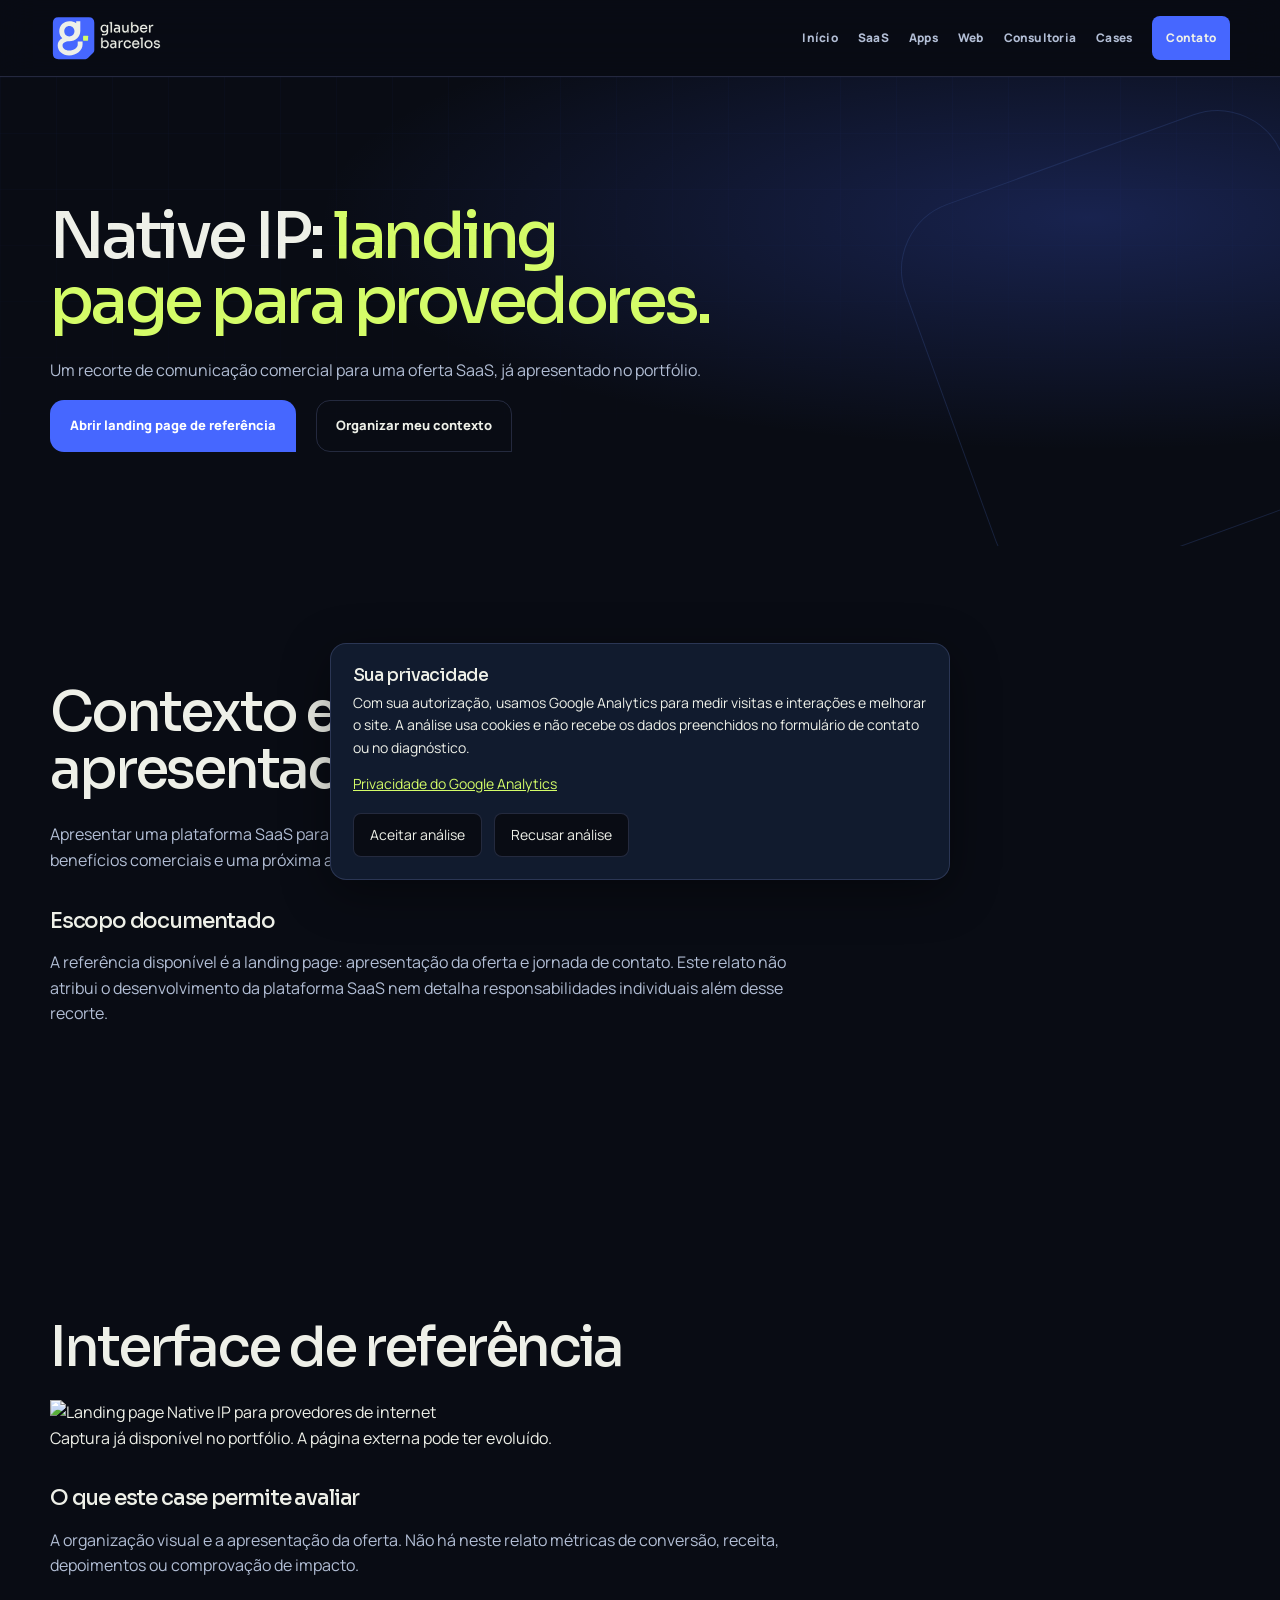
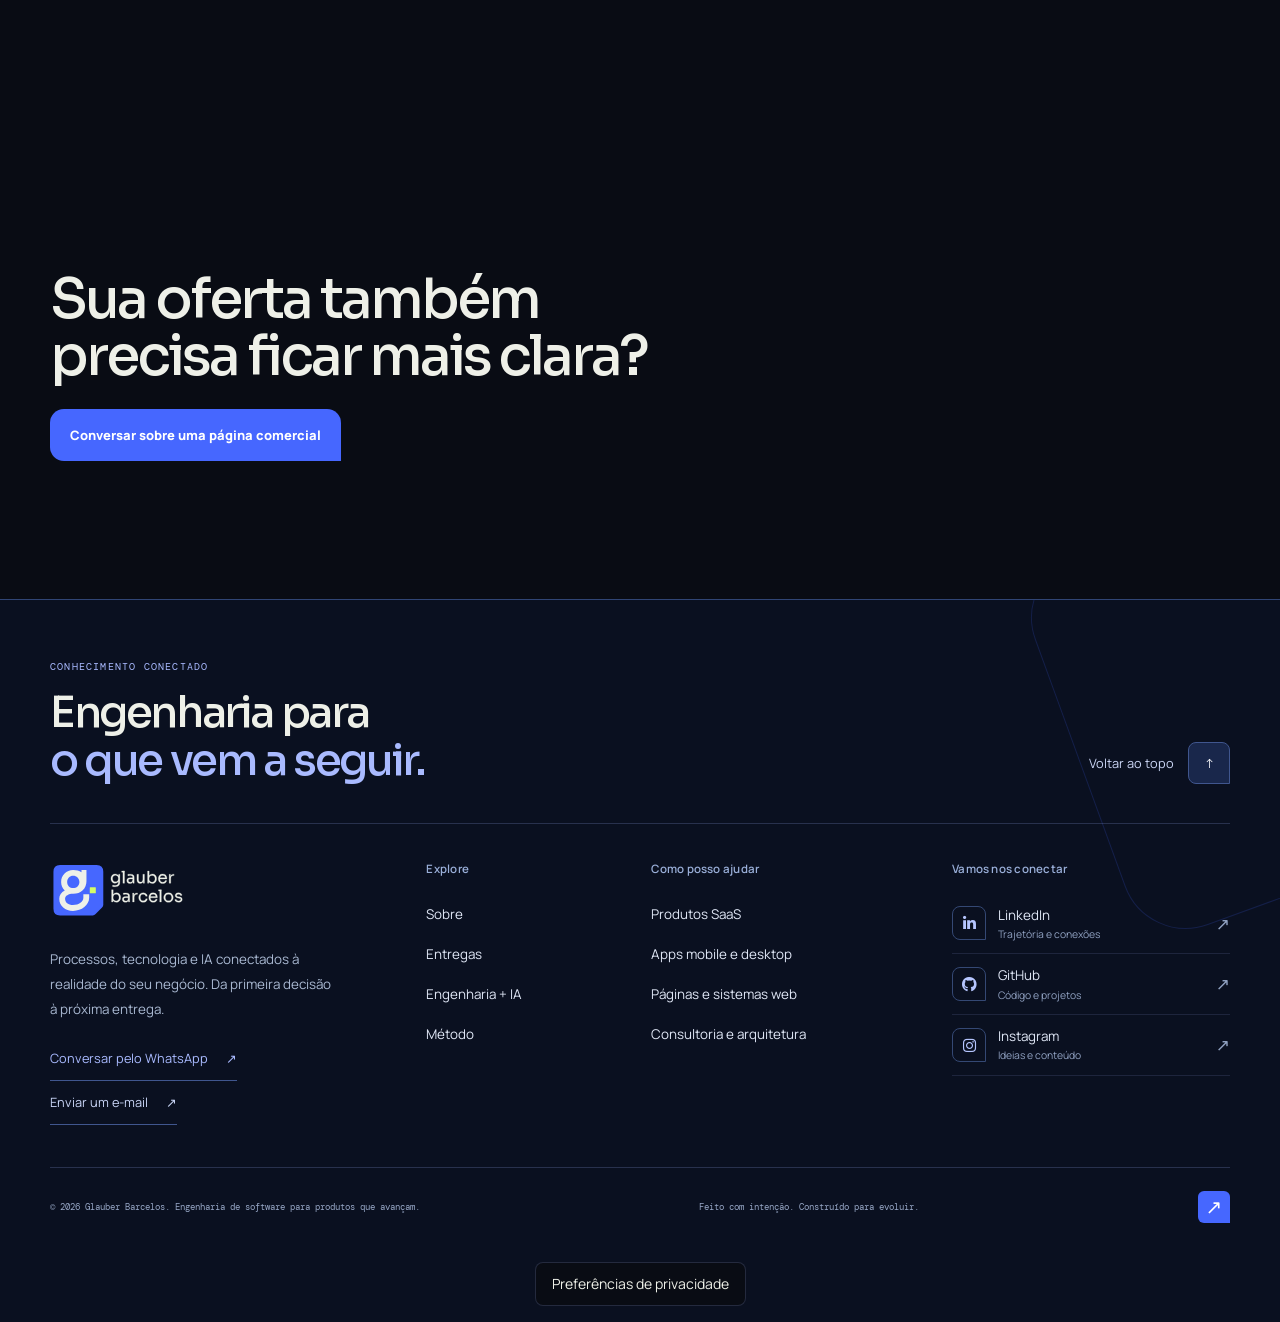
==== commit 859b1c4d: "Configure Google Analytics 4 with consent and contact events" ====
--- a/case-native-ip.html
+++ b/case-native-ip.html
@@ -153,6 +153,7 @@
     </footer>
 <script src="js/i18n.js?v=portal-footer3"></script>
 <script src="js/analytics-config.js"></script>
+    <script src="js/google-analytics.js"></script>
 <script src="js/clarity.js"></script>
 <script src="js/analytics.js"></script>
 <script src="js/analytics-consent.js"></script>
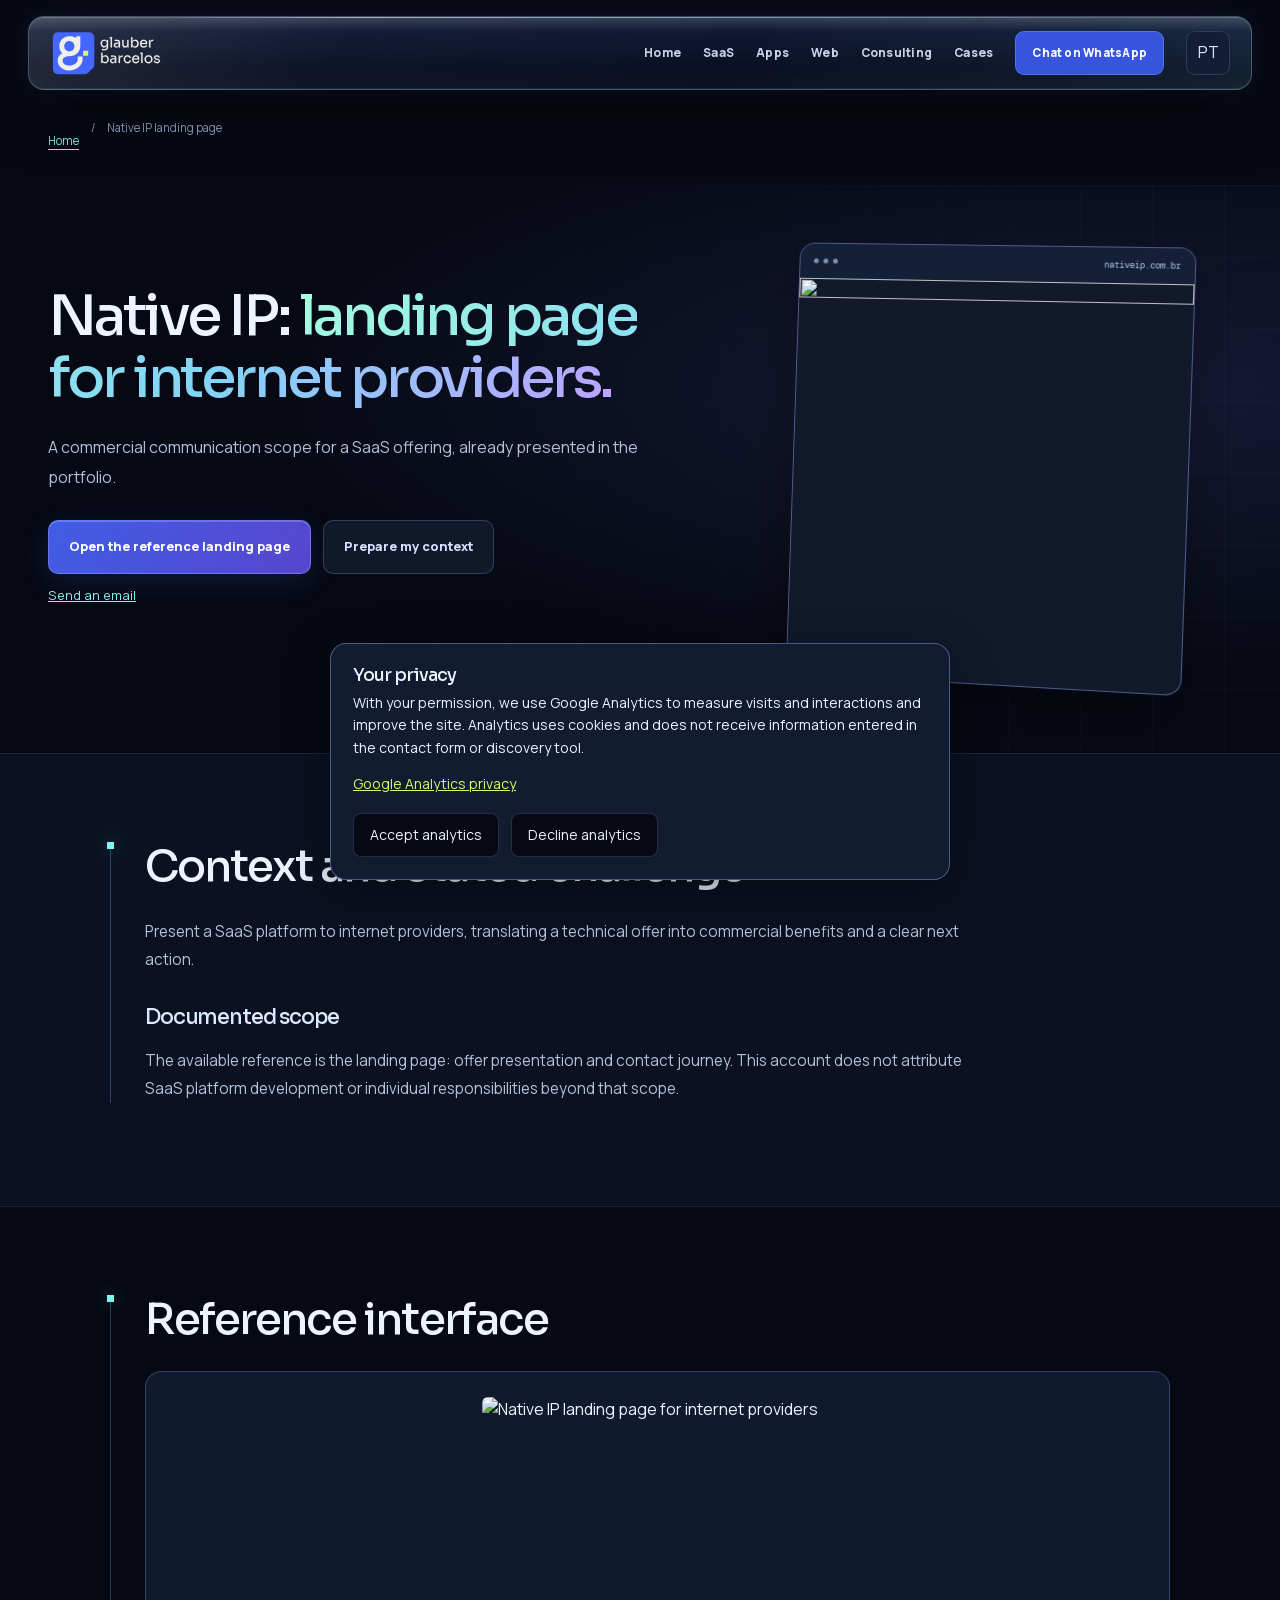
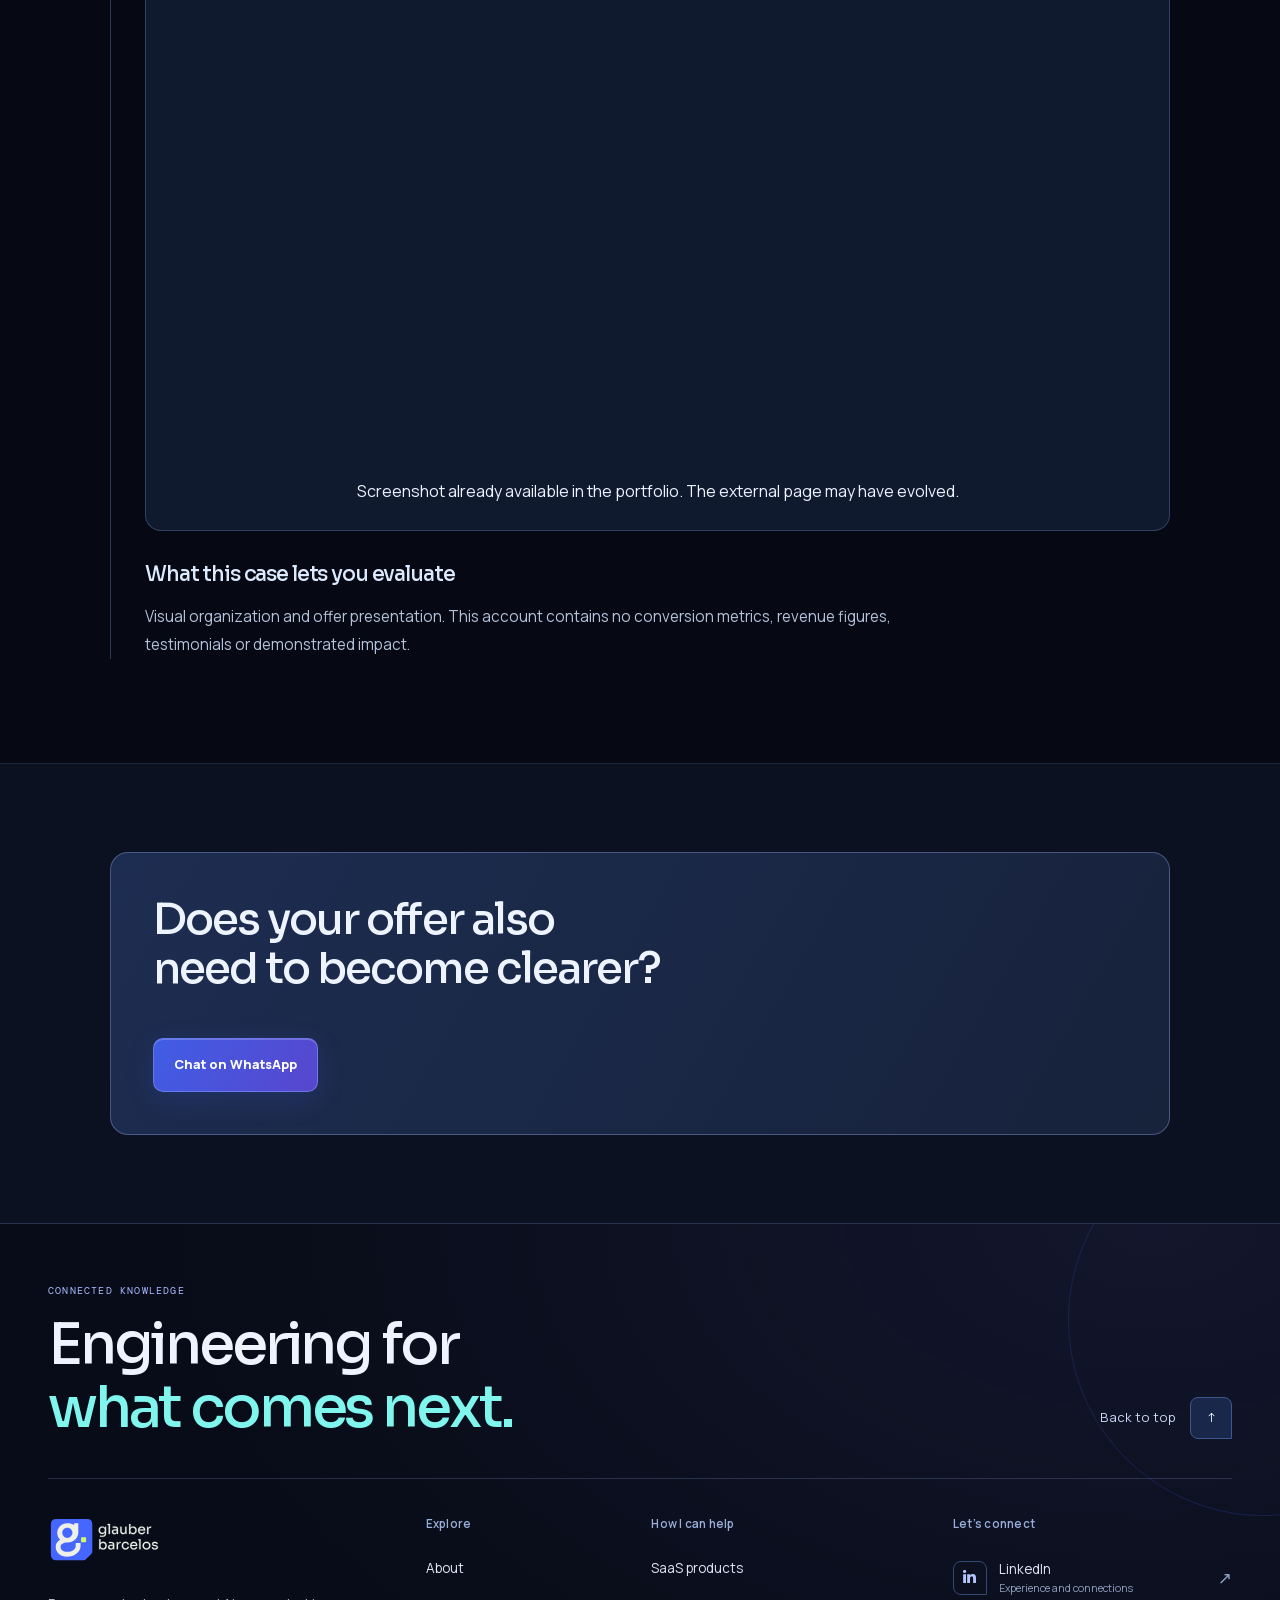
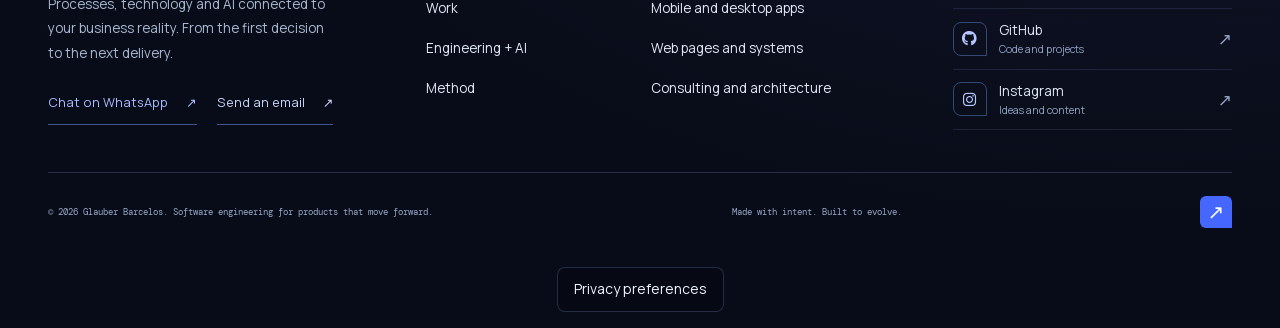
==== commit b88bd692: "Improve portfolio SEO, conversion, and futuristic design" ====
--- a/case-native-ip.html
+++ b/case-native-ip.html
@@ -4,15 +4,15 @@
     <meta charset="UTF-8">
     <meta name="viewport" content="width=device-width, initial-scale=1.0">
     <meta name="color-scheme" content="dark">
-    <title>Case Native IP: landing page para provedores | Glauber Barcelos</title>
-    <meta name="description" content="Contexto, escopo e interface da landing page Native IP para provedores de internet. Referência de comunicação comercial de uma oferta SaaS.">
+    <title>Native IP: case de landing page para SaaS | Glauber Barcelos</title>
+    <meta name="description" content="Conheça o contexto e o escopo da landing page Native IP para provedores de internet. Evidência de página comercial, com telas e link público.">
     <meta name="author" content="Glauber Barcelos">
     <meta name="robots" content="index, follow, max-image-preview:large">
-    <meta name="theme-color" content="#091019">
+    <meta name="theme-color" content="#060913">
     <link rel="canonical" href="https://glauberbarcelos.com.br/case-native-ip.html">
     <meta property="og:site_name" content="Glauber Barcelos">
-    <meta property="og:title" content="Case Native IP: landing page para provedores | Glauber Barcelos">
-    <meta property="og:description" content="Contexto, escopo e interface da landing page Native IP para provedores de internet. Referência de comunicação comercial de uma oferta SaaS.">
+    <meta property="og:title" content="Native IP: case de landing page para SaaS | Glauber Barcelos">
+    <meta property="og:description" content="Conheça o contexto e o escopo da landing page Native IP para provedores de internet. Evidência de página comercial, com telas e link público.">
     <meta property="og:type" content="website">
     <meta property="og:url" content="https://glauberbarcelos.com.br/case-native-ip.html">
     <meta property="og:image" content="https://glauberbarcelos.com.br/img/social/glauber-portal-compartilhamento-2026-10-02-1200x627.jpg"><meta property="og:image:secure_url" content="https://glauberbarcelos.com.br/img/social/glauber-portal-compartilhamento-2026-10-02-1200x627.jpg"><meta property="og:image:alt" content="Marca Glauber Barcelos e portais tridimensionais azuis conectados. IA acelera. Contexto dá direção.">
@@ -21,16 +21,17 @@
     <meta property="og:image:height" content="627">
     <meta property="og:locale" content="pt_BR">
     <meta name="twitter:card" content="summary_large_image">
-    <meta name="twitter:title" content="Case Native IP: landing page para provedores | Glauber Barcelos">
-    <meta name="twitter:description" content="Contexto, escopo e interface da landing page Native IP para provedores de internet. Referência de comunicação comercial de uma oferta SaaS.">
+    <meta name="twitter:title" content="Native IP: case de landing page para SaaS | Glauber Barcelos">
+    <meta name="twitter:description" content="Conheça o contexto e o escopo da landing page Native IP para provedores de internet. Evidência de página comercial, com telas e link público.">
     <meta name="twitter:image" content="https://glauberbarcelos.com.br/img/social/glauber-portal-compartilhamento-2026-10-02-1200x627.jpg"><meta name="twitter:image:alt" content="Marca Glauber Barcelos e portais tridimensionais azuis conectados. IA acelera. Contexto dá direção.">
-    <script type="application/ld+json">{"@context": "https://schema.org", "@graph": [{"@type": "WebPage", "@id": "https://glauberbarcelos.com.br/case-native-ip.html#main", "url": "https://glauberbarcelos.com.br/case-native-ip.html", "name": "Case Native IP: landing page para provedores | Glauber Barcelos", "description": "Contexto, escopo e interface da landing page Native IP para provedores de internet. Referência de comunicação comercial de uma oferta SaaS.", "inLanguage": "pt-BR", "about": {"@type": "CreativeWork", "name": "Landing page Native IP"}}, {"@type": "BreadcrumbList", "itemListElement": [{"@type": "ListItem", "position": 1, "name": "Início", "item": "https://glauberbarcelos.com.br/"}, {"@type": "ListItem", "position": 2, "name": "Case Native IP: landing page para provedores", "item": "https://glauberbarcelos.com.br/case-native-ip.html"}]}]}</script>
+    <script type="application/ld+json">{"@context": "https://schema.org", "@graph": [{"@type": "WebPage", "@id": "https://glauberbarcelos.com.br/case-native-ip.html#main", "url": "https://glauberbarcelos.com.br/case-native-ip.html", "name": "Native IP: case de landing page para SaaS | Glauber Barcelos", "description": "Conheça o contexto e o escopo da landing page Native IP para provedores de internet. Evidência de página comercial, com telas e link público.", "inLanguage": "pt-BR", "about": {"@type": "CreativeWork", "name": "Landing page Native IP"}, "dateModified": "2026-10-03"}, {"@type": "BreadcrumbList", "itemListElement": [{"@type": "ListItem", "position": 1, "name": "Início", "item": "https://glauberbarcelos.com.br/"}, {"@type": "ListItem", "position": 2, "name": "Case Native IP: landing page para provedores", "item": "https://glauberbarcelos.com.br/case-native-ip.html"}]}]}</script>
 
     <link rel="preconnect" href="https://fonts.googleapis.com" crossorigin>
     <link rel="preconnect" href="https://fonts.gstatic.com" crossorigin>
-    <link href="https://fonts.googleapis.com/css2?family=DM+Mono:wght@400;500&family=Manrope:wght@400;500;600;700;800&display=swap" rel="stylesheet">
+    <link href="https://fonts.googleapis.com/css2?family=DM+Mono:wght@400;500&display=swap" rel="stylesheet">
     <link rel="stylesheet" href="https://cdnjs.cloudflare.com/ajax/libs/font-awesome/6.0.0/css/all.min.css">
     <style>
+        @font-face { font-family:'Manrope'; src:url('img/fonts/manrope.woff2') format('woff2'); font-weight:200 800; font-style:normal; font-display:swap; }
         :root { --ink:#091019; --soft:#0e1722; --surface:#111d2a; --line:rgba(206,230,238,.14); --text:#eff8f8; --muted:#a9bac1; --dim:#71838b; --mint:#88f3c8; --blue:#9ab5ff; --violet:#c2a2ff; --shell:min(1180px, calc(100% - 64px)); --mono:'DM Mono',ui-monospace,monospace; --sans:'Manrope',system-ui,sans-serif; --ease:cubic-bezier(.22,1,.36,1); }
         * { box-sizing:border-box; } html { color-scheme:dark; scroll-behavior:smooth; } body { margin:0; color:var(--text); background:var(--ink); font-family:var(--sans); line-height:1.6; -webkit-font-smoothing:antialiased; -webkit-tap-highlight-color:transparent; touch-action:manipulation; } a { color:inherit; text-decoration:none; } button { font:inherit; } .shell { width:var(--shell); margin-inline:auto; } .skip-link { position:fixed; top:12px; left:50%; z-index:30; padding:10px 14px; color:var(--ink); background:var(--mint); border-radius:4px; font-size:.78rem; font-weight:800; transform:translate(-50%,-170%); transition:transform .2s var(--ease); } .skip-link:focus { transform:translate(-50%,0); } :focus-visible { outline:2px solid var(--mint); outline-offset:4px; } section[id] { scroll-margin-top:100px; }
         .service-nav { position:sticky; top:0; z-index:10; border-bottom:1px solid var(--line); background:rgba(9,16,25,.9); backdrop-filter:blur(18px); } .nav-inner { min-height:76px; display:flex; align-items:center; justify-content:space-between; gap:24px; } .brand { display:inline-flex; align-items:center; } .brand img { display:block; width:148px; height:auto; } .nav-links { display:flex; align-items:center; gap:26px; } .nav-links a { color:var(--muted); font-size:.74rem; font-weight:800; letter-spacing:.02em; transition:color .2s ease; } .nav-links a:hover { color:var(--mint); } .nav-links .nav-cta { padding:9px 13px; border:1px solid rgba(136,243,200,.4); color:var(--mint); border-radius:4px; }
@@ -68,7 +69,17 @@
 .analytics-actions button:disabled { opacity: .5; cursor: default; }
 .analytics-preferences { display: block; margin: 16px auto; }
 .analytics-consent a:focus-visible, .analytics-actions button:focus-visible, .analytics-preferences:focus-visible { outline: 2px solid var(--mint); outline-offset: 4px; }
-    </style>
+
+/* Readable service contact and breadcrumbs; keep styling local to this page. */
+.breadcrumbs { padding-top:20px; color:var(--muted); font-size:.85rem; display:flex; flex-wrap:wrap; gap:10px; }
+.breadcrumbs a,.service-quick-contact a { text-decoration:underline; text-underline-offset:4px; }
+.service-quick-contact { position:relative; z-index:1; margin-top:24px; }
+.lang-toggle { min-width:44px; min-height:44px; padding:8px; border:1px solid var(--line); border-radius:6px; background:var(--surface); color:var(--text); cursor:pointer; }
+.text-link { display:inline-flex; align-items:center; min-height:44px; color:var(--mint); }
+.button { white-space:normal; text-align:center; min-height:44px; }
+.commercial h3 { margin-top:24px; }
+@media(max-width:640px) { .nav-links { gap:8px 14px; }.nav-links a { min-height:44px; display:inline-flex; align-items:center; }.hero { padding-top:44px; }.actions { flex-wrap:wrap; }.actions .button { width:100%; }.hero::after { display:none; } }
+</style>
     <style>
         .footer-inner { align-items:center; }
         .footer-brand { display:inline-flex; align-items:center; flex:0 0 auto; }
@@ -125,25 +136,106 @@
     <link rel="icon" type="image/png" sizes="32x32" href="img/brand/icon-32.png?v=portal2">
     <link rel="icon" type="image/png" sizes="16x16" href="img/brand/icon-16.png?v=portal2">
     <link rel="apple-touch-icon" sizes="180x180" href="img/brand/icon-180.png?v=portal2">
+<style>
+body { overflow-x:clip; }
+.hero-layout > *, .section-head > *, .process > * { min-width:0; }
+.hero-copy { overflow-wrap:anywhere; }
+.hero-email a { display:inline-flex; align-items:center; min-height:44px; text-decoration:underline; }
+.lang-toggle { min-width:44px; min-height:44px; color:var(--text); background:var(--surface); border:1px solid var(--line); border-radius:4px; cursor:pointer; }
+@media(max-width:900px) { .hero-layout,.section-head,.process { grid-template-columns:minmax(0,1fr); } }
+@media(max-width:640px) { .hero-copy h1 { font-size:clamp(2rem,8vw,3rem); } .eyebrow { flex-wrap:wrap; overflow-wrap:anywhere; } .device-stage { min-width:0; } .device-note { right:0; } }
+</style>
+<noscript><style>.service-menu-toggle{display:none!important}.future-service .service-nav .nav-links{display:flex!important;position:static!important;flex-wrap:wrap!important;max-height:none!important}.future-service .nav-inner{flex-wrap:wrap!important}</style></noscript>
+<style>
+.future-service .service-nav .nav-links a[aria-current="page"] { color:var(--future-cyan); box-shadow:inset 0 -1px var(--future-cyan); }
+/* Futuristic service layouts — intentionally inline on each standalone page. */
+:root { --future-cyan:#80f5ed; --future-violet:#b59aff; --future-night:#060913; --future-panel:#0d1425; --future-border:rgba(142,175,235,.22); }
+.future-service { --ink:var(--future-night); --surface:var(--future-panel); --soft:#0b1120; --line:var(--future-border); --text:#edf3ff; --muted:#b1bfd7; --dim:#91a2bf; --shell:min(1240px,calc(100% - 96px)); background:var(--ink); }
+.future-service .service-nav { isolation:isolate; position:sticky; top:16px; width:min(1384px,calc(100% - 56px)); margin:16px auto 0; border:1px solid rgba(192,211,255,.28); border-radius:16px; background:linear-gradient(125deg,rgba(255,255,255,.11),rgba(159,191,255,.025) 26%,transparent 58%,rgba(128,245,237,.075)),linear-gradient(180deg,rgba(24,37,68,.76),rgba(9,15,30,.64)); -webkit-backdrop-filter:blur(28px) saturate(1.8) contrast(1.08); backdrop-filter:blur(28px) saturate(1.8) contrast(1.08); box-shadow:0 20px 64px rgba(0,0,0,.48),0 2px 24px rgba(105,146,240,.1),inset 0 1px 0 rgba(255,255,255,.2),inset 0 -1px 0 rgba(128,245,237,.1); z-index:30; }
+.future-service .service-nav::before { content:""; position:absolute; z-index:-1; inset:0; border-radius:inherit; pointer-events:none; background:linear-gradient(180deg,rgba(255,255,255,.16),transparent 20%,transparent 72%,rgba(160,198,255,.035)); }
+.future-service .service-nav::after { content:""; position:absolute; z-index:-1; top:0; left:12%; width:76%; height:1px; pointer-events:none; background:linear-gradient(90deg,transparent,rgba(218,235,255,.56) 20%,rgba(128,245,237,.32) 70%,transparent); }
+@supports not ((backdrop-filter:blur(1px)) or (-webkit-backdrop-filter:blur(1px))) { .future-service .service-nav { background:linear-gradient(125deg,rgba(22,34,61,.98),rgba(9,15,30,.97)); } }
+@media(prefers-reduced-transparency:reduce) { .future-service .service-nav { -webkit-backdrop-filter:none; backdrop-filter:none; background:rgba(10,16,31,.97); } }
+.future-service .nav-inner { width:calc(100% - 42px); min-height:72px; flex-wrap:nowrap; gap:20px; }.future-service .brand img { width:148px; }
+.future-service .service-nav .nav-links { display:flex; align-items:center; flex-wrap:nowrap; gap:22px; }.future-service .service-nav .nav-links a { display:inline-flex; min-height:44px; align-items:center; color:#c6d1e6; font-size:.74rem; }
+.future-service .service-nav .nav-links .nav-cta { color:#fff; padding:10px 16px; background:#3754dc; border:1px solid #92b0ff55; border-radius:9px; font-size:.72rem; }
+.future-service .lang-toggle { border-radius:9px; background:#131e34; color:#d9e5ff; min-width:44px; }
+.service-menu-toggle { display:none; }.future-service :focus-visible { outline:2px solid var(--future-cyan); outline-offset:5px; }
+.future-service .breadcrumbs { padding:29px 0 22px; font-size:.72rem; color:#92a7c9; border:0; gap:12px; }.future-service .breadcrumbs a { color:var(--future-cyan); }
+.future-service .hero { padding:60px 0 68px; isolation:isolate; background:radial-gradient(ellipse at 86% 36%,#41479842,transparent 55%),var(--ink); }
+.future-service .hero::before { opacity:.3; background-image:linear-gradient(#809df620 1px,transparent 1px),linear-gradient(90deg,#809df620 1px,transparent 1px); background-size:72px 72px; mask-image:linear-gradient(90deg,transparent 25%,#000); z-index:-1; }
+.future-service .hero::after { display:none; }.future-service .hero h1 { font-size:clamp(2.6rem,4.4vw,4.4rem); line-height:1.1; font-weight:500; letter-spacing:-.055em; margin-bottom:24px; text-wrap:balance; max-width:760px; }
+.future-service .hero h1 em { color:var(--future-cyan); background:linear-gradient(110deg,#a4fcdf,#82d4f6 55%,#bca4ff); background-clip:text; -webkit-background-clip:text; -webkit-text-fill-color:transparent; }
+.future-service .hero-copy > p:not(.eyebrow),.future-hero-copy > p { font-size:1rem; line-height:1.85; color:var(--muted); max-width:610px; margin-bottom:27px; }
+.future-service .hero-layout,.future-service-layout { display:grid; grid-template-columns:minmax(0,1.1fr) minmax(0,.85fr); align-items:center; gap:60px; }
+.future-service .future-hero-copy { min-width:0; }.future-service .eyebrow { color:var(--future-cyan); font-size:9px; letter-spacing:.1em; }
+.future-service .button { border-radius:10px; min-height:54px; padding:14px 20px; font-size:.8rem; line-height:1.5; text-align:center; }
+.future-service .button-primary { background:linear-gradient(120deg,#405de5,#5846ce); border:1px solid #91a9ff70; box-shadow:0 8px 28px #405de52b,inset 0 1px 0 #fff3; color:#fff; }
+.future-service .button-primary:hover { background:linear-gradient(120deg,#3350cb,#4938ba); border-color:#b2c5ff; }
+.future-service .button-secondary { background:#10192a; border-color:#8da7df44; color:#d2e1fc; }.future-service .button-secondary:hover { background:#182641; border-color:var(--future-cyan); }
+.future-service .actions { gap:12px; }.future-service .service-quick-contact { padding-top:20px; }.future-service .service-quick-contact a,.future-service .hero-email a { color:var(--future-cyan); font-size:.8rem; }
+.future-service-visual { width:100%; min-height:390px; position:relative; }
+.future-network { width:100%; aspect-ratio:1; max-width:480px; position:relative; display:grid; place-items:center; margin:auto; }
+.future-network::before { content:''; position:absolute; inset:12%; border-radius:50%; background:radial-gradient(ellipse,#5852df55,transparent 68%); }
+.future-network-orbit { position:absolute; inset:6%; border:1px solid #839fe54a; border-radius:50%; transform:rotate(-30deg); }
+.future-network-orbit::before,.future-network-orbit::after { content:''; width:8px; height:8px; background:var(--future-cyan); box-shadow:0 0 18px #80f5ed60; border-radius:50%; position:absolute; top:48%; left:-4px; }.future-network-orbit::after { left:auto; right:-4px; background:var(--future-violet); }
+.future-network-orbit--inner { inset:15%; border:1px dashed #a9a0f94d; transform:rotate(28deg); }.future-network-orbit--inner::before,.future-network-orbit--inner::after { display:none; }
+.future-core { position:relative; width:38%; aspect-ratio:1; display:grid; place-items:center; background:linear-gradient(140deg,#284b78,#333273 55%,#17263e); border:1px solid #93b5ffb3; border-radius:28px; transform:rotate(-10deg); box-shadow:16px 22px 0 -1px #131c3d,17px 23px 0 #7d92d766,0 30px 80px #4542b640,inset 0 1px 0 #ffffff44; }
+.future-core i { font-size:clamp(2.5rem,4vw,4rem); transform:rotate(10deg); color:#b4f8ff; text-shadow:0 0 32px #80f5ed3b; }
+.future-satellite { position:absolute; display:grid; place-items:center; width:56px; height:56px; border-radius:14px; border:1px solid #8eaafa70; background:linear-gradient(140deg,#203254,#131a30); color:#b7d4ff; box-shadow:0 15px 35px #0004; z-index:2; }
+.satellite-one { top:5%; left:36%; }.satellite-two { top:52%; right:0; }.satellite-three { bottom:17%; left:0; color:var(--future-cyan); }
+.future-network-caption { position:absolute; bottom:0; left:14%; display:grid; gap:7px; }.future-network-caption span { font:9px/1.6 var(--mono); letter-spacing:.08em; color:#8fa8cf; }.future-network-caption strong { font-size:1.05rem; font-weight:500; color:#d9e8ff; }
+.future-native-preview { border:1px solid #8faafa77; border-radius:16px; height:440px; min-height:0; overflow:hidden; background:#11192b; transform:perspective(1400px) rotateY(-8deg) rotateZ(2deg); box-shadow:0 30px 70px #0005; max-width:400px; justify-self:center; }
+.future-native-preview img { width:100%; height:auto; display:block; }.future-browser-bar { display:flex; align-items:center; gap:5px; height:35px; padding:10px 14px; background:#142038; }.future-browser-bar span { width:5px; height:5px; background:#8090b2; border-radius:50%; }.future-browser-bar b { margin-left:auto; font:9px/1 var(--mono); color:#b2c8e9; }
+.future-service .device { background:#0d1427; border-color:#a5b6ff80; box-shadow:0 25px 80px #34369755; }.future-service .screen { background:linear-gradient(155deg,#243d67,#14213b 55%,#102f3d); }.future-service .device-note { border-radius:12px; background:#152039; border-color:#80f5ed50; }.future-service .decision-board { border-radius:16px; border-color:#a8a0fa66; background:linear-gradient(145deg,#1a2945,#10182b); box-shadow:0 30px 90px #37339830; }
+.future-service .section { padding-block:88px; }.future-service .section--soft { background:#0b1221; border-color:#8ca8e42b; }
+.future-service .section h2 { font-size:clamp(2rem,3.4vw,3.3rem); line-height:1.13; letter-spacing:-.045em; font-weight:500; text-wrap:balance; }
+.future-service .commercial { border-top:1px solid #7e9ed326; background:var(--ink); }.future-service .commercial:nth-of-type(even) { background:#0b1120; }
+.future-service .commercial > .shell { max-width:1060px; position:relative; padding-left:34px; border-left:1px solid #7c98ec55; }.future-service .commercial > .shell::before { content:''; position:absolute; top:0; left:-4px; width:7px; height:7px; background:var(--future-cyan); box-shadow:0 0 16px #80f5ed50; }
+.future-service .commercial h2 { max-width:860px; margin-bottom:27px; }.future-service .commercial h3 { font-size:1.3rem; color:#dceaff; margin-top:27px; }.future-service .commercial p,.future-service .commercial li { max-width:830px; color:#b3c2db; line-height:1.85; font-size:.95rem; }.future-service .commercial .button { margin-top:18px; }
+.future-service .grid { gap:16px; border:0; }.future-service .card,.future-service .focus-card { border:1px solid #8fa9e43b; border-radius:15px; padding:27px; background:linear-gradient(145deg,#192540,#0d1526); }.future-service .card:hover { border-color:#80f5ed88; background:#182640; }.future-service .card > i { color:var(--future-cyan); background:#203655; border-radius:10px; border-color:#80f5ed3d; }
+.future-service .focus-card p,.future-service .card p { color:#b1c1db; line-height:1.8; }.future-service .focus-number,.future-service .index { color:var(--future-cyan); }
+.future-service .steps { border-color:#8ba7df40; }.future-service .step { border-color:#8ba7df30; padding:22px 0; }.future-service .step > span { color:var(--future-cyan); }
+.future-service .cta { border-radius:18px; border-color:#9faff25c; background:radial-gradient(ellipse at 100% 0,#5341a83d,transparent 70%),#15213a; }.future-service .cta::after { display:none; }
+.future-service #contato.commercial > .shell { padding:42px; border:1px solid #9faff25c; border-radius:18px; background:linear-gradient(120deg,#1d2d51,#17223b); }.future-service #contato.commercial > .shell::before { display:none; }
+.future-service .faq details { border:1px solid #8aa6df38; border-radius:12px; padding:19px 23px; margin-top:12px; background:#111b2e; }.future-service .faq summary { min-height:30px; color:#e3edff; font-size:.94rem; cursor:pointer; }.future-service .faq details[open] { border-color:#80f5ed66; }.future-service .faq p { margin:17px 0 0; }
+.future-service .commercial figure { margin:0; padding:25px; border:1px solid #889fe449; border-radius:16px; background:#101a2e; display:grid; justify-items:center; gap:18px; }.future-service .commercial figure img { max-width:100%; height:auto; border-radius:6px; }
+.future-service .portal-footer { background:radial-gradient(ellipse at 90% 0,#43488b2e,transparent 60%),#080c18; border-color:#8da6e440; }.future-service .portal-footer-heading h2 { font-size:clamp(2.2rem,4.5vw,4rem); }.future-service .portal-footer-heading h2 span { color:var(--future-cyan); }.future-service .portal-footer::before { border-radius:50%; }.future-service .analytics-consent { border-radius:16px; background:#121c30; border-color:#9dbaff66; }
+@media(max-width:1100px) { .future-service { --shell:calc(100% - 64px); }.future-service .service-nav .nav-links { gap:14px; }.future-service .hero-layout,.future-service-layout { gap:32px; }.future-service .hero h1 { font-size:3.2rem; }.future-service .hero .actions { align-items:flex-start; }.future-service .future-service-visual { min-height:330px; } }
+@media(max-width:900px) {
+ .future-service .service-nav { top:12px; margin-top:12px; width:calc(100% - 32px); }.future-service .nav-inner { width:calc(100% - 30px); min-height:64px; }.future-service .brand img { width:132px; }
+ .service-menu-toggle { display:flex; flex-direction:column; justify-content:center; align-items:center; gap:6px; width:44px; height:44px; margin-left:auto; border:1px solid #8da6e440; border-radius:9px; background:#162039; cursor:pointer; }.service-menu-toggle span { display:block; width:18px; height:1px; background:#dce9ff; transition:transform .2s ease; }.service-menu-toggle[aria-expanded=true] span:first-child { transform:translateY(3.5px) rotate(45deg); }.service-menu-toggle[aria-expanded=true] span:last-child { transform:translateY(-3.5px) rotate(-45deg); }
+ .future-service .service-nav .nav-links { display:none; position:absolute; top:calc(100% + 8px); left:0; right:0; padding:18px; border:1px solid #8da6e450; border-radius:14px; background:#10192dfc; box-shadow:0 20px 40px #0006; max-height:calc(100dvh - 110px); overflow-y:auto; overscroll-behavior:contain; }
+ .future-service.service-menu-open .service-nav .nav-links { display:flex; flex-direction:column; align-items:stretch; gap:5px; }.future-service .service-nav .nav-links a { min-height:46px; padding:9px 14px; font-size:.85rem; border-radius:7px; }.future-service .service-nav .nav-links a:hover { background:#203052; }.future-service .service-nav .nav-links .nav-cta { justify-content:center; margin-top:7px; font-size:.8rem; }.future-service .lang-toggle { margin-top:5px; }
+ .future-service .hero-layout,.future-service-layout { grid-template-columns:minmax(0,1fr); gap:38px; }.future-service .hero h1 { font-size:clamp(2.3rem,5.9vw,3.7rem); max-width:720px; }.future-service-visual { max-width:460px; margin:auto; }.future-service .hero { padding:38px 0 50px; }.future-service .service-quick-contact { padding-top:22px; }.future-service .section { padding-block:68px; }
+}
+@media(max-width:600px) {
+ .future-service { --shell:calc(100% - 40px); }.future-service .breadcrumbs { padding:24px 0 16px; font-size:.66rem; }.future-service .hero { padding-top:28px; }.future-service .hero h1,.future-service .hero-copy h1 { font-size:clamp(2rem,8.3vw,3rem); line-height:1.12; }.future-service .hero-copy > p:not(.eyebrow),.future-hero-copy > p { font-size:.94rem; line-height:1.85; }.future-service .hero .actions { align-items:stretch; flex-direction:column; }.future-service .button { width:100%; font-size:.8rem; }.future-service .hero-layout,.future-service-layout { gap:28px; }
+ .future-service .future-service-visual { min-height:0; }.future-network { max-width:320px; }.future-core { border-radius:20px; }.future-satellite { width:43px; height:43px; border-radius:11px; font-size:.85rem; }.future-network-caption { bottom:-3%; left:12%; }.future-network-caption span { font-size:8px; }.future-network-caption strong { font-size:.9rem; }.future-native-preview { height:340px; max-width:290px; transform:none; }
+ .future-service .commercial > .shell { padding-left:20px; }.future-service .commercial h2 { font-size:2rem; }.future-service .commercial p,.future-service .commercial li { font-size:.9rem; }.future-service #contato.commercial > .shell { padding:26px 22px; }.future-service .card,.future-service .focus-card { padding:24px; }.future-service .cta { padding:30px 24px; }.future-service .commercial figure { padding:16px; }.future-service .section { padding-block:60px; }
+}
+@media(prefers-reduced-motion:reduce) { .future-service .hero h1 em { -webkit-text-fill-color:currentColor; background:none; color:var(--future-cyan); }.future-service .future-native-preview { transform:none; } }
+
+</style>
 </head>
-<body>
-    <a class="skip-link" href="#conteudo">Pular para o conteúdo</a>
+<body class="future-service" id="top">
+    <a class="skip-link" data-i18n="skip_content" href="#conteudo">Pular para o conteúdo</a>
     <nav class="service-nav" aria-label="Navegação da página">
         <div class="shell nav-inner">
             <a class="brand" href="index.html" aria-label="Glauber Barcelos — início"><picture><source srcset="img/brand/glauber-signature.svg?v=portal2" type="image/svg+xml"><source srcset="img/brand/glauber-signature.webp?v=portal2" type="image/webp"><img class="brand-logo" src="img/brand/glauber-signature.png?v=portal2" alt="Glauber Barcelos" width="1200" height="400"></picture></a>
-            <div class="nav-links"><a data-i18n="nav_home" href="index.html" class="" data-cta >Início</a><a data-i18n="nav_saas" href="desenvolvimento-saas.html" class="" data-cta >SaaS</a><a data-i18n="nav_app" href="desenvolvimento-mobile-desktop.html" class="" data-cta >Apps</a><a data-i18n="nav_web" href="desenvolvimento-web.html" class="" data-cta >Web</a><a data-i18n="nav_consulting" href="dev-as-a-service.html" class="" data-cta >Consultoria</a><a data-i18n="nav_cases" href="index.html#cases" class="" data-cta >Cases</a><a data-i18n="nav_contact" href="#contato" class="nav-cta" data-cta >Contato</a></div>
+            <button class="service-menu-toggle" type="button" aria-controls="serviceMenu" aria-expanded="false" aria-label="Menu de navegação" data-i18n="future_menu_aria" data-i18n-attr="aria-label"><span></span><span></span></button><div class="nav-links" id="serviceMenu"><a data-i18n="nav_home" href="index.html" class="" data-cta >Início</a><a data-i18n="nav_saas" href="desenvolvimento-saas.html" class="" data-cta >SaaS</a><a data-i18n="nav_app" href="desenvolvimento-mobile-desktop.html" class="" data-cta >Apps</a><a data-i18n="nav_web" href="desenvolvimento-web.html" class="" data-cta >Web</a><a data-i18n="nav_consulting" href="dev-as-a-service.html" class="" data-cta >Consultoria</a><a data-i18n="nav_cases" href="index.html#cases" class="" data-cta >Cases</a><a data-i18n="gb_hero_cta" href="https://wa.me/5551980120387?text=Ol%C3%A1%2C%20Glauber.%20Quero%20conversar%20sobre%20uma%20landing%20page%20para%20minha%20empresa." target="_blank" rel="noopener noreferrer" class="nav-cta" data-cta >Conversar pelo WhatsApp</a><button id="langToggle" class="lang-toggle" type="button" onclick="window.__i18n.toggleLang()" aria-label="Switch language">EN</button></div>
         </div>
     </nav>
-    <main id="conteudo" tabindex="-1">
-<section class="hero"><div class="shell"><h1 data-i18n="native_h1" >Native IP: <em>landing page para provedores.</em></h1><p data-i18n="native_intro" >Um recorte de comunicação comercial para uma oferta SaaS, já apresentado no portfólio.</p><div class="actions"><a data-i18n="native_original" href="https://nativeip.com.br/lp/provedor-internet/" class="button button-primary" data-cta target="_blank" rel="noopener noreferrer">Abrir landing page de referência</a><a data-i18n="commercial_diagnostic" href="index.html#diagnostico" class="button button-secondary" data-cta >Organizar meu contexto</a></div></div></section><section class="section commercial"><div class="shell"><h2 data-i18n="native_context" >Contexto e desafio apresentado</h2><p data-i18n="native_context_p" >Apresentar uma plataforma SaaS para provedores de internet, traduzindo uma oferta técnica em benefícios comerciais e uma próxima ação compreensível.</p><h3 data-i18n="native_scope" >Escopo documentado</h3><p data-i18n="native_scope_p" >A referência disponível é a landing page: apresentação da oferta e jornada de contato. Este relato não atribui o desenvolvimento da plataforma SaaS nem detalha responsabilidades individuais além desse recorte.</p></div></section>
-<section class="section commercial"><div class="shell"><h2 data-i18n="native_evidence" >Interface de referência</h2><figure><img src="img/apps/lps/nativeip.webp" alt="Landing page Native IP para provedores de internet" width="352" height="664" loading="lazy" decoding="async"><figcaption data-i18n="native_caption" >Captura já disponível no portfólio. A página externa pode ter evoluído.</figcaption></figure><h3 data-i18n="native_results" >O que este case permite avaliar</h3><p data-i18n="native_results_p" >A organização visual e a apresentação da oferta. Não há neste relato métricas de conversão, receita, depoimentos ou comprovação de impacto.</p></div></section>
-<section class="section commercial" id="contato"><div class="shell"><h2 data-i18n="native_next" >Sua oferta também precisa ficar mais clara?</h2><a data-i18n="native_cta" href="https://wa.me/5551980120387?text=Ol%C3%A1%20Glauber%2C%20quero%20conversar%20sobre%20uma%20landing%20page%20comercial." class="button button-primary" data-cta target="_blank" rel="noopener noreferrer">Conversar sobre uma página comercial</a></div></section>
+    <main id="conteudo" tabindex="-1"><div class="shell breadcrumbs"><a data-i18n="nav_home" href="index.html" class="text-link" data-cta data-origin="content" data-project-type="unspecified">Início</a> <span aria-hidden="true">/</span> <span data-i18n="breadcrumb_case_native_ip" >Landing page Native IP</span></div>
+<section class="hero"><div class="shell future-service-layout"><div class="future-hero-copy"><h1 data-i18n="native_h1" >Native IP: <em>landing page para provedores.</em></h1><p data-i18n="native_intro" >Um recorte de comunicação comercial para uma oferta SaaS, já apresentado no portfólio.</p><div class="actions"><a data-i18n="native_original" href="https://nativeip.com.br/lp/provedor-internet/" class="button button-primary" data-cta target="_blank" rel="noopener noreferrer">Abrir landing page de referência</a><a data-i18n="commercial_diagnostic" href="index.html#diagnostico" class="button button-secondary" data-cta >Organizar meu contexto</a></div><p class="hero-email"><a data-i18n="contact_email" href="mailto:ggbarcelos@gmail.com" class="text-link" data-cta data-origin="hero" data-project-type="unspecified">Enviar um e-mail</a></p></div><aside class="future-service-visual future-native-preview" aria-hidden="true"><div class="future-browser-bar"><span></span><span></span><span></span><b translate="no">nativeip.com.br</b></div><img src="img/apps/lps/nativeip.webp" alt="" width="352" height="664" fetchpriority="high" decoding="async"></aside></div></section><section class="section commercial"><div class="shell"><h2 data-i18n="native_context" >Contexto e desafio apresentado</h2><p data-i18n="native_context_p" >Apresentar uma plataforma SaaS para provedores de internet, traduzindo uma oferta técnica em benefícios comerciais e uma próxima ação compreensível.</p><h3 data-i18n="native_scope" >Escopo documentado</h3><p data-i18n="native_scope_p" >A referência disponível é a landing page: apresentação da oferta e jornada de contato. Este relato não atribui o desenvolvimento da plataforma SaaS nem detalha responsabilidades individuais além desse recorte.</p></div></section>
+<section class="section commercial"><div class="shell"><h2 data-i18n="native_evidence" >Interface de referência</h2><figure><img src="img/apps/lps/nativeip.webp" alt="Landing page Native IP para provedores de internet" data-i18n="case_native_alt" data-i18n-attr="alt" width="352" height="664" loading="lazy" decoding="async"><figcaption data-i18n="native_caption" >Captura já disponível no portfólio. A página externa pode ter evoluído.</figcaption></figure><h3 data-i18n="native_results" >O que este case permite avaliar</h3><p data-i18n="native_results_p" >A organização visual e a apresentação da oferta. Não há neste relato métricas de conversão, receita, depoimentos ou comprovação de impacto.</p></div></section>
+<section class="section commercial" id="contato"><div class="shell"><h2 data-i18n="native_next" >Sua oferta também precisa ficar mais clara?</h2><a data-i18n="native_cta" href="https://wa.me/5551980120387?text=Ol%C3%A1%2C%20Glauber.%20Quero%20conversar%20sobre%20uma%20landing%20page%20para%20minha%20empresa." class="button button-primary" data-cta target="_blank" rel="noopener noreferrer">Conversar pelo WhatsApp</a></div></section>
 </main>
     <footer class="site-footer portal-footer">
         <div class="shell">
-            <div class="portal-footer-heading"><div><p data-i18n="portal_footer_kicker">CONHECIMENTO CONECTADO</p><h2 data-i18n="portal_footer_title">Engenharia para<br><span>o que vem a seguir.</span></h2></div><a class="footer-top-link" href="index.html" data-i18n="portal_footer_top">Voltar ao topo</a></div>
+            <div class="portal-footer-heading"><div><p data-i18n="portal_footer_kicker">CONHECIMENTO CONECTADO</p><h2 data-i18n="portal_footer_title">Engenharia para<br><span>o que vem a seguir.</span></h2></div><a class="footer-top-link" href="#top" data-i18n="portal_footer_top">Voltar ao topo</a></div>
             <div class="portal-footer-grid">
-                <div class="footer-identity"><a class="brand" href="index.html" aria-label="Glauber Barcelos"><picture><source srcset="img/brand/glauber-signature.svg?v=portal2" type="image/svg+xml"><source srcset="img/brand/glauber-signature.webp?v=portal2" type="image/webp"><img src="img/brand/glauber-signature.png?v=portal2" alt="Glauber Barcelos" width="1200" height="400"></picture></a><p data-i18n="portal_footer_desc">Processos, tecnologia e IA conectados à realidade do seu negócio. Da primeira decisão à próxima entrega.</p><a class="footer-email footer-whatsapp" href="https://wa.me/5551980120387" target="_blank" rel="noopener noreferrer"><span data-i18n="portal_footer_wa">Conversar pelo WhatsApp</span><span aria-hidden="true">↗</span></a><a class="footer-email" href="mailto:ggbarcelos@gmail.com"><span data-i18n="portal_footer_mail">Enviar um e-mail</span><span aria-hidden="true">↗</span></a></div>
+                <div class="footer-identity"><a class="brand" href="index.html" aria-label="Glauber Barcelos"><picture><source srcset="img/brand/glauber-signature.svg?v=portal2" type="image/svg+xml"><source srcset="img/brand/glauber-signature.webp?v=portal2" type="image/webp"><img src="img/brand/glauber-signature.png?v=portal2" alt="Glauber Barcelos" width="1200" height="400"></picture></a><p data-i18n="portal_footer_desc">Processos, tecnologia e IA conectados à realidade do seu negócio. Da primeira decisão à próxima entrega.</p><a class="footer-email footer-whatsapp" href="https://wa.me/5551980120387?text=Ol%C3%A1%2C%20Glauber.%20Quero%20conversar%20sobre%20uma%20landing%20page%20para%20minha%20empresa." target="_blank" rel="noopener noreferrer"><span data-i18n="portal_footer_wa">Conversar pelo WhatsApp</span><span aria-hidden="true">↗</span></a><a class="footer-email" href="mailto:ggbarcelos@gmail.com"><span data-i18n="portal_footer_mail">Enviar um e-mail</span><span aria-hidden="true">↗</span></a></div>
                 <nav class="footer-column" aria-label="Navegação do rodapé" data-i18n="portal_footer_nav_aria" data-i18n-attr="aria-label"><h3 data-i18n="portal_footer_explore">Explore</h3><a href="index.html#sobre" data-i18n="nav_about">Sobre</a><a href="index.html#cases" data-i18n="gb_nav_cases">Entregas</a><a href="index.html#inteligencia" data-i18n="portal_nav_ai">Engenharia + IA</a><a href="index.html#metodo" data-i18n="gb_nav_method">Método</a></nav>
                 <div class="footer-column"><h3 data-i18n="portal_footer_services">Como posso ajudar</h3><a href="desenvolvimento-saas.html" data-i18n="portal_footer_saas">Produtos SaaS</a><a href="desenvolvimento-mobile-desktop.html" data-i18n="portal_footer_apps">Apps mobile e desktop</a><a href="desenvolvimento-web.html" data-i18n="portal_footer_web">Páginas e sistemas web</a><a href="dev-as-a-service.html" data-i18n="portal_footer_consulting">Consultoria e arquitetura</a></div>
                 <div class="footer-column footer-networks"><h3 data-i18n="portal_footer_connect">Vamos nos conectar</h3><a href="https://www.linkedin.com/in/glauber-gomes-barcelos/" target="_blank" rel="noopener noreferrer"><i class="fab fa-linkedin-in" aria-hidden="true"></i><span>LinkedIn<small data-i18n="portal_footer_linkedin">Trajetória e conexões</small></span><b aria-hidden="true">↗</b></a><a href="https://github.com/ggbarcelos" target="_blank" rel="noopener noreferrer"><i class="fab fa-github" aria-hidden="true"></i><span>GitHub<small data-i18n="portal_footer_github">Código e projetos</small></span><b aria-hidden="true">↗</b></a><a href="https://www.instagram.com/glauberbarcelos.dev/" target="_blank" rel="noopener noreferrer"><i class="fab fa-instagram" aria-hidden="true"></i><span>Instagram<small data-i18n="portal_footer_instagram">Ideias e conteúdo</small></span><b aria-hidden="true">↗</b></a></div>
@@ -151,11 +243,12 @@
             <div class="portal-footer-base"><p data-i18n="footer_copy">© 2026 Glauber Barcelos. Engenharia de software para produtos que avançam.</p><span data-i18n="portal_footer_note">Feito com intenção. Construído para evoluir.</span><span class="footer-signal" aria-hidden="true">↗</span></div>
         </div>
     </footer>
-<script src="js/i18n.js?v=portal-footer3"></script>
-<script src="js/analytics-config.js"></script>
-    <script src="js/google-analytics.js"></script>
+<script src="js/i18n.js?v=future-20261003"></script>
+<script src="js/analytics-config.js?v=ga4-20261003"></script>
+    <script src="js/google-analytics.js?v=ga4-20261003"></script>
 <script src="js/clarity.js"></script>
-<script src="js/analytics.js"></script>
-<script src="js/analytics-consent.js"></script>
+<script src="js/analytics.js?v=seo-20261003"></script>
+<script src="js/contact.js?v=future-20261003"></script>
+<script src="js/analytics-consent.js?v=seo-20261003"></script>
 </body>
 </html>
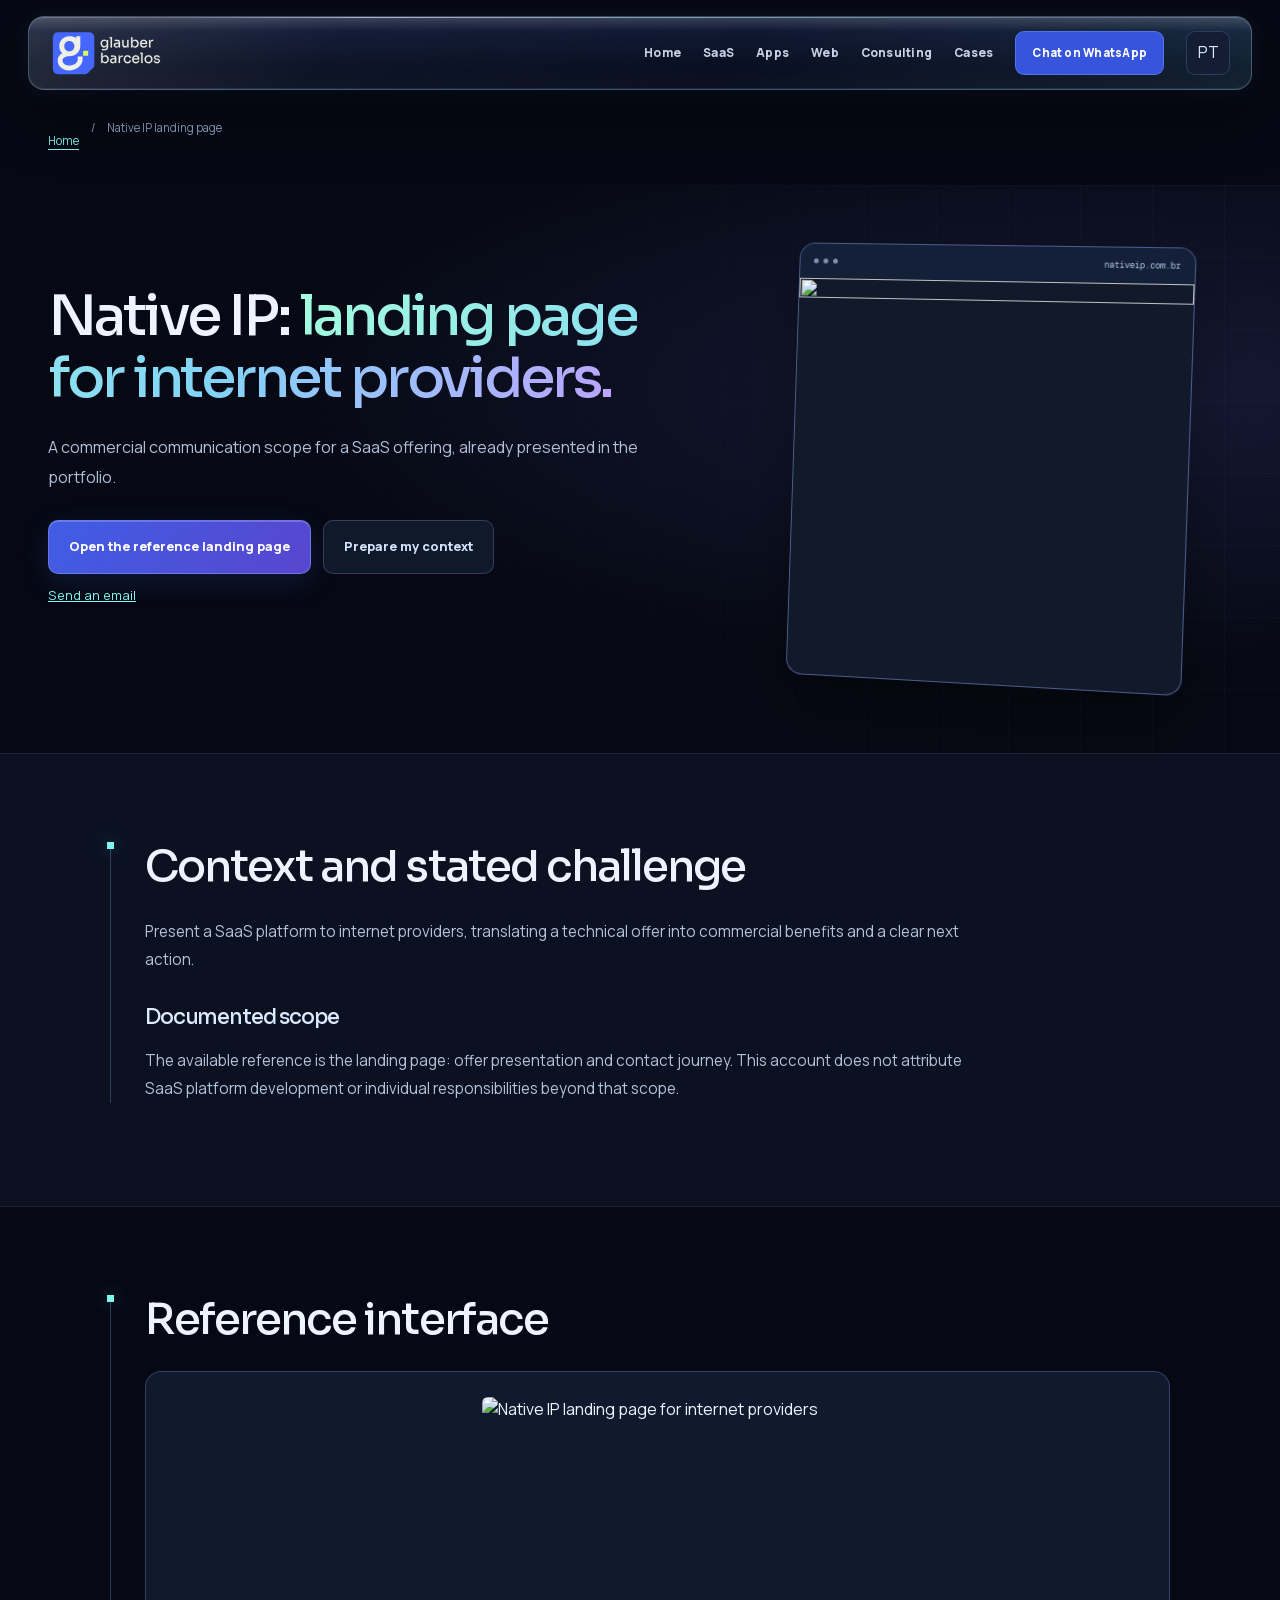
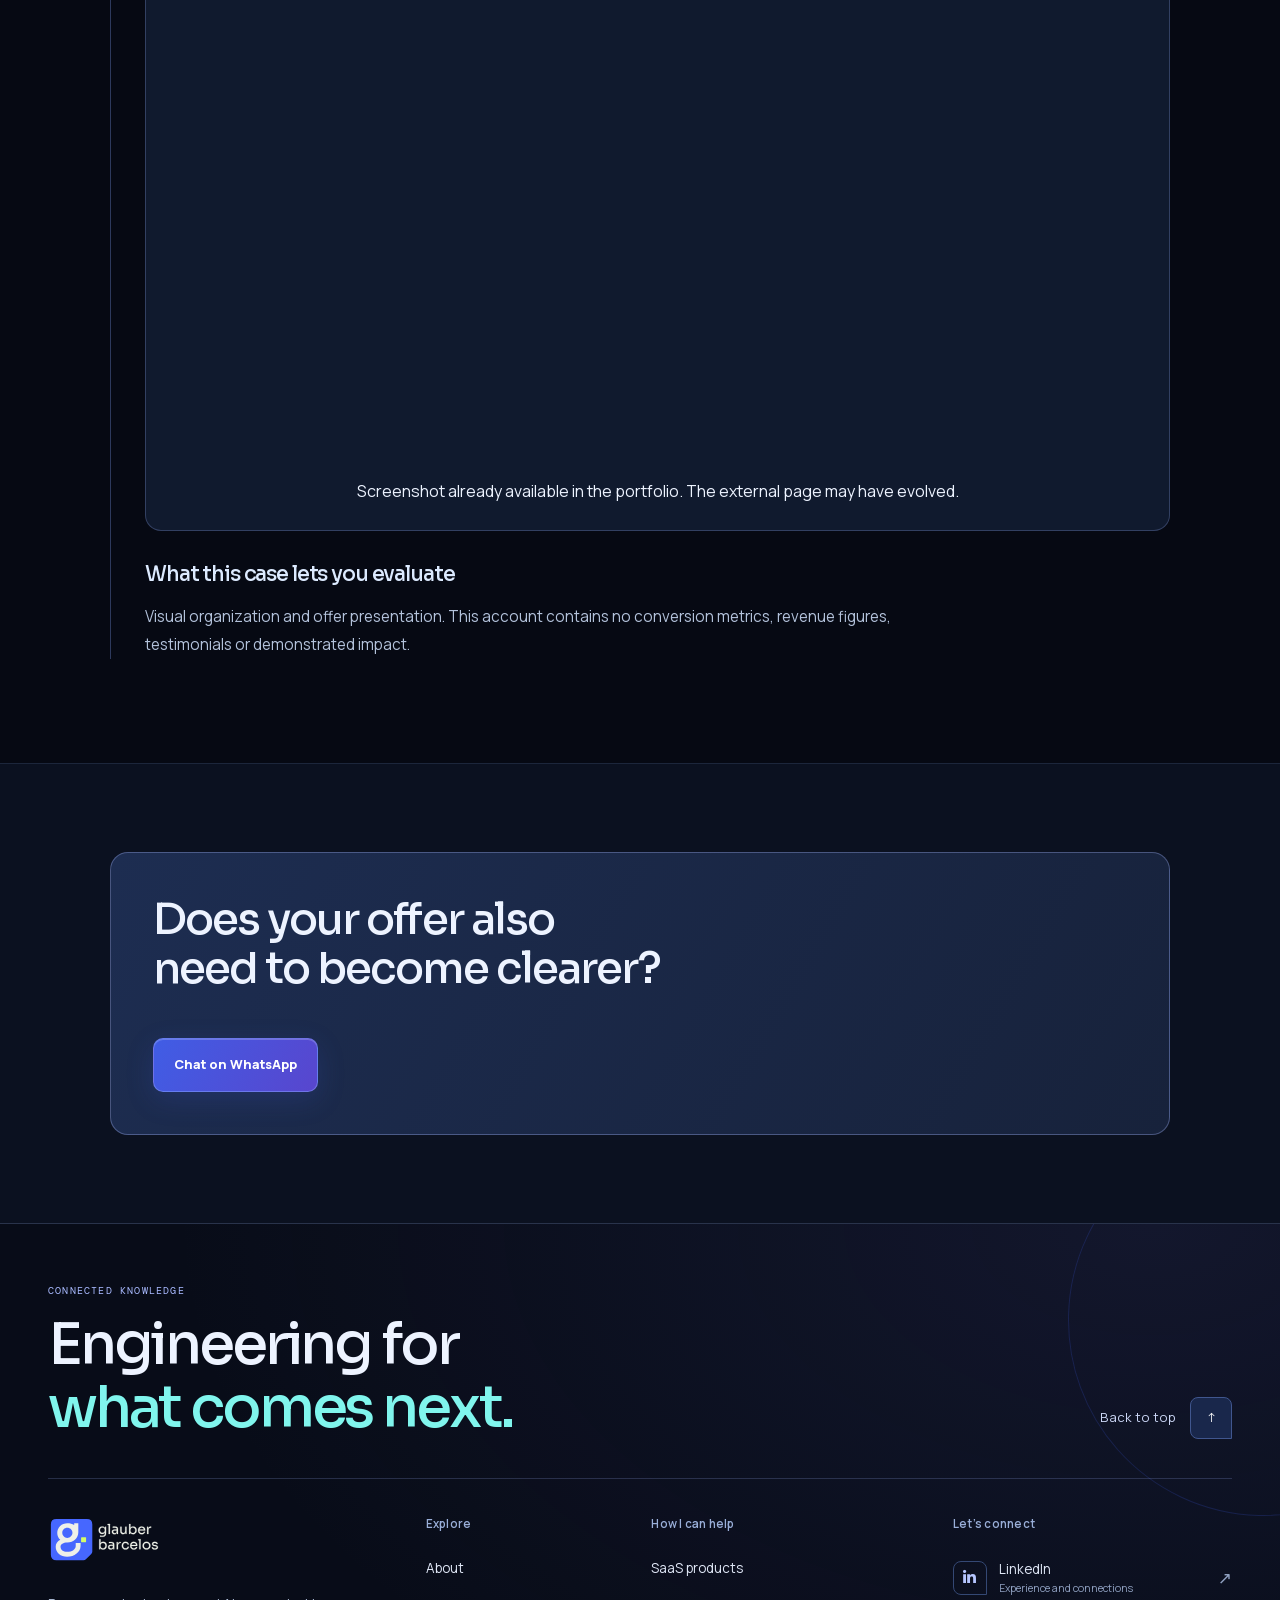
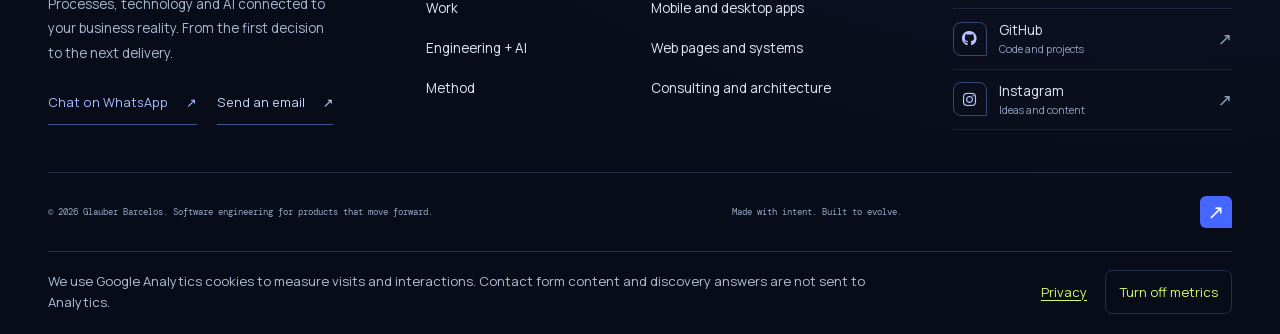
==== commit 9ceefa45: "feat: enable analytics by default with opt-out" ====
--- a/case-native-ip.html
+++ b/case-native-ip.html
@@ -56,19 +56,17 @@
         .service-nav .nav-links { flex-wrap:wrap; gap:12px 20px; } .service-nav a { min-height:44px; display:inline-flex; align-items:center; }
         @media(max-width:640px) { .service-nav .nav-inner { flex-wrap:wrap; gap:8px; padding-block:10px; } .service-nav .nav-links { width:100%; gap:6px 16px; } .service-nav .nav-links a:not(.nav-cta) { display:inline-flex; } .service-nav { position:relative; } }
 
-/* Shared Clarity consent controls; service pages keep their own inline styles. */
-.analytics-consent { position: fixed; z-index: 1100; bottom: 20px; left: 50%; transform: translateX(-50%); width: min(620px, calc(100% - 32px)); max-height: calc(100vh - 40px); overflow-y: auto; padding: 22px; border: 1px solid var(--line-strong, var(--line)); border-radius: 16px; background: var(--surface); color: var(--text); box-shadow: 0 12px 48px rgba(0, 0, 0, .4); }
-.analytics-consent[hidden], .analytics-consent [hidden] { display: none; }
-.analytics-consent h2 { margin: 0 0 8px; font-size: 1.1rem; }
-.analytics-consent p { margin: 0 0 12px; font-size: .875rem; }
-.analytics-consent a { color: var(--mint); font-size: .875rem; text-decoration: underline; }
-.analytics-consent .analytics-signal { margin-top: 12px; }
-.analytics-actions { display: flex; flex-wrap: wrap; gap: 12px; margin-top: 16px; }
-.analytics-actions button, .analytics-preferences { min-height: 44px; padding: 10px 16px; border: 1px solid var(--line-strong, var(--line)); border-radius: 8px; color: var(--text); background: var(--ink); font: inherit; font-size: .875rem; cursor: pointer; }
-.analytics-actions button:hover, .analytics-preferences:hover { border-color: var(--mint); }
-.analytics-actions button:disabled { opacity: .5; cursor: default; }
-.analytics-preferences { display: block; margin: 16px auto; }
-.analytics-consent a:focus-visible, .analytics-actions button:focus-visible, .analytics-preferences:focus-visible { outline: 2px solid var(--mint); outline-offset: 4px; }
+/* Small privacy notice and measurement control in the footer. */
+.analytics-footer-row { display:flex; flex-wrap:wrap; align-items:center; justify-content:space-between; gap:10px 24px; padding:18px 0 20px; border-top:1px solid var(--line-strong,var(--line)); color:var(--text-muted,var(--muted,#a9b8d1)); font-size:.82rem; line-height:1.65; }
+.analytics-footer-notice { flex:1 1 460px; max-width:850px; margin:0; color:inherit; }
+.analytics-footer-actions { display:flex; flex:0 0 auto; align-items:center; flex-wrap:wrap; gap:8px 18px; }
+.analytics-details { display:inline-flex; min-height:44px; align-items:center; color:var(--mint,#80f5ed); text-decoration:underline; text-underline-offset:3px; }
+.analytics-toggle { min-height:44px; padding:0 13px; border:1px solid var(--line-strong,var(--line)); border-radius:7px; color:var(--mint,#80f5ed); background:transparent; font:inherit; cursor:pointer; }
+.analytics-toggle:hover { border-color:var(--mint,#80f5ed); }
+.analytics-toggle:disabled { opacity:.55; cursor:default; }
+.analytics-footer-row :is(a,button):focus-visible { outline:2px solid var(--mint,#80f5ed); outline-offset:4px; }
+.analytics-signal,.analytics-action-status { flex-basis:100%; margin:0; font-size:.82rem; }
+.analytics-signal[hidden],.analytics-action-status[hidden] { display:none!important; }
 
 /* Readable service contact and breadcrumbs; keep styling local to this page. */
 .breadcrumbs { padding-top:20px; color:var(--muted); font-size:.85rem; display:flex; flex-wrap:wrap; gap:10px; }
@@ -200,7 +198,7 @@
 .future-service #contato.commercial > .shell { padding:42px; border:1px solid #9faff25c; border-radius:18px; background:linear-gradient(120deg,#1d2d51,#17223b); }.future-service #contato.commercial > .shell::before { display:none; }
 .future-service .faq details { border:1px solid #8aa6df38; border-radius:12px; padding:19px 23px; margin-top:12px; background:#111b2e; }.future-service .faq summary { min-height:30px; color:#e3edff; font-size:.94rem; cursor:pointer; }.future-service .faq details[open] { border-color:#80f5ed66; }.future-service .faq p { margin:17px 0 0; }
 .future-service .commercial figure { margin:0; padding:25px; border:1px solid #889fe449; border-radius:16px; background:#101a2e; display:grid; justify-items:center; gap:18px; }.future-service .commercial figure img { max-width:100%; height:auto; border-radius:6px; }
-.future-service .portal-footer { background:radial-gradient(ellipse at 90% 0,#43488b2e,transparent 60%),#080c18; border-color:#8da6e440; }.future-service .portal-footer-heading h2 { font-size:clamp(2.2rem,4.5vw,4rem); }.future-service .portal-footer-heading h2 span { color:var(--future-cyan); }.future-service .portal-footer::before { border-radius:50%; }.future-service .analytics-consent { border-radius:16px; background:#121c30; border-color:#9dbaff66; }
+.future-service .portal-footer { background:radial-gradient(ellipse at 90% 0,#43488b2e,transparent 60%),#080c18; border-color:#8da6e440; }.future-service .portal-footer-heading h2 { font-size:clamp(2.2rem,4.5vw,4rem); }.future-service .portal-footer-heading h2 span { color:var(--future-cyan); }.future-service .portal-footer::before { border-radius:50%; }
 @media(max-width:1100px) { .future-service { --shell:calc(100% - 64px); }.future-service .service-nav .nav-links { gap:14px; }.future-service .hero-layout,.future-service-layout { gap:32px; }.future-service .hero h1 { font-size:3.2rem; }.future-service .hero .actions { align-items:flex-start; }.future-service .future-service-visual { min-height:330px; } }
 @media(max-width:900px) {
  .future-service .service-nav { top:12px; margin-top:12px; width:calc(100% - 32px); }.future-service .nav-inner { width:calc(100% - 30px); min-height:64px; }.future-service .brand img { width:132px; }
@@ -243,12 +241,12 @@
             <div class="portal-footer-base"><p data-i18n="footer_copy">© 2026 Glauber Barcelos. Engenharia de software para produtos que avançam.</p><span data-i18n="portal_footer_note">Feito com intenção. Construído para evoluir.</span><span class="footer-signal" aria-hidden="true">↗</span></div>
         </div>
     </footer>
-<script src="js/i18n.js?v=future-20261003"></script>
-<script src="js/analytics-config.js?v=ga4-20261003"></script>
-    <script src="js/google-analytics.js?v=ga4-20261003"></script>
+<script src="js/i18n.js?v=privacy-20261124"></script>
+<script src="js/analytics-config.js?v=privacy-20261124"></script>
+    <script src="js/google-analytics.js?v=privacy-20261124"></script>
 <script src="js/clarity.js"></script>
-<script src="js/analytics.js?v=seo-20261003"></script>
+<script src="js/analytics.js?v=privacy-20261124"></script>
 <script src="js/contact.js?v=future-20261003"></script>
-<script src="js/analytics-consent.js?v=seo-20261003"></script>
+<script src="js/analytics-consent.js?v=privacy-20261124"></script>
 </body>
 </html>
